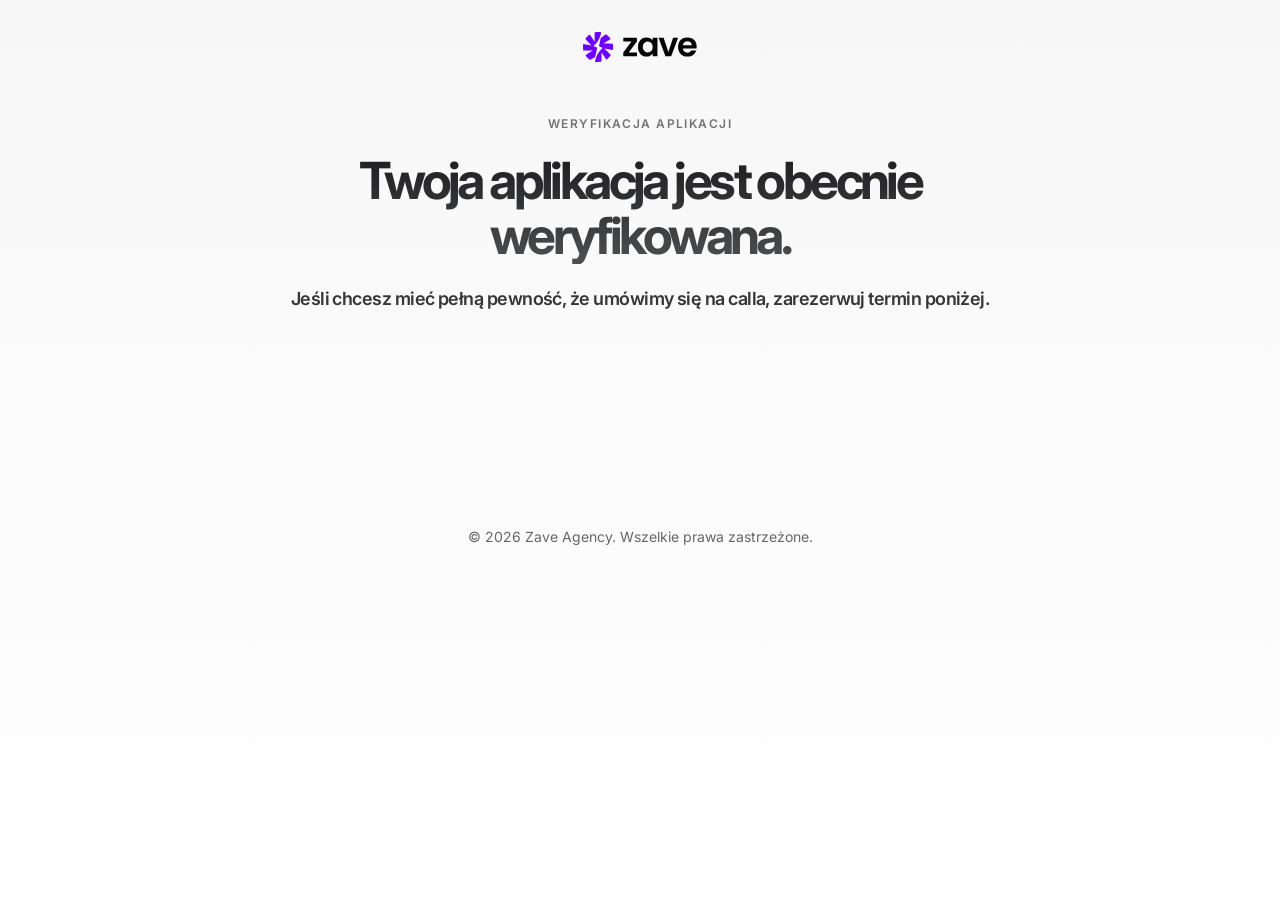
==== call.html @ 3cf1ab2e "zmiany" ====
<!DOCTYPE html>
<html lang="pl">
<head>
    <meta charset="UTF-8">
    <meta name="viewport" content="width=device-width, initial-scale=1.0">
    <title>Weryfikacja aplikacji | Zave</title>
    <link rel="preconnect" href="https://fonts.googleapis.com">
    <link rel="preconnect" href="https://fonts.gstatic.com" crossorigin>
    <link href="https://fonts.googleapis.com/css2?family=Caveat:wght@500;600;700&family=Inter:wght@400;500;600;700;800&display=swap" rel="stylesheet">
    <link rel="stylesheet" href="style.css">
</head>
<body class="callpage-body">
    <header class="thank-you-header">
        <a href="index.html" class="thank-you-logo-link" aria-label="Powrót na stronę główną">
            <img src="logo.svg" alt="Logo Zave" class="thank-you-logo">
        </a>
    </header>

    <main class="call-page">
        <section class="call-card">
            <p class="thank-you-kicker">Weryfikacja aplikacji</p>
            <h1>Twoja aplikacja jest obecnie weryfikowana.</h1>
           
            <p class="call-description">
                <strong>Jeśli chcesz mieć pełną pewność, że umówimy się na calla, zarezerwuj termin poniżej.</strong>
            </p>
        </section>


            <iframe src="https://api.leadconnectorhq.com/widget/booking/gOh8ZaF8X0kiihREM4Sx" allow="payment" style="width: 100%;border:none;overflow: hidden;" scrolling="no" id="o9YdykNppRWe5gXKv7YD_1791221259510"></iframe>
            <script src="https://link.msgsndr.com/js/form_embed.js" type="text/javascript"></script>

    </main>

        <footer class="footer">
        <p class="footer-text">© 2026 Zave Agency. Wszelkie prawa zastrzeżone.</p>
    </footer>
</body>
</html>
---- style.css ----
* {
    
    margin: 0;
    padding: 0;
    box-sizing: border-box;
}

body {
    font-family: 'Inter', -apple-system, BlinkMacSystemFont, 'Segoe UI', sans-serif;
    background-color: #FFFFFF;
    color: #1a1a1a;
    line-height: 1.6;
    overflow-x: hidden;
}

.radio-label span {
    margin-bottom: 6px;
}

/* Hero Section */
.hero-section {
    min-height: 110vh;
    display: flex;
    flex-direction: column;
    align-items: center;
    padding: 1rem 1.5rem 0;
    position: relative;
    overflow: visible;
    top: 12px;
}

.hero-section::before {
    content: '';
    position: absolute;
    top: 0;
    right: 16px;
    height: 110vh;
    left: 16px;
    z-index: 0;
    border-radius: 1.5rem;
    background: url('bg.svg') center / cover no-repeat;
    pointer-events: none;
}

.hero-content {
    max-width: 1250px;
    width: 100%;
    display: flex;
    flex-direction: column;
    align-items: center;
    text-align: center;
    z-index: 10;


}

/* Logo */
.logo {
    margin-bottom: 3rem;
    height: 30px;
    width: auto;
    margin-top: 16px;
}

/* Subtitle */
.subtitle {
    opacity: 95%;
    font-size: 3.1rem;
    font-weight: 600;
    background: linear-gradient(180deg, #040507bf 0%, #040507E6 100%);
    -webkit-background-clip: text;
    -webkit-text-fill-color: transparent;
    background-clip: text;
    margin-bottom: 0.35rem;
    letter-spacing: -0.06em;
    padding-bottom: 0.25em;
    line-height: 1.3;
    display: inline-block;
    padding-left: 0.1em;
    padding-right: 0.1em;
}

/* Main Headline */
.headline {
    font-size: 5.2rem;
    font-weight: 600;
    line-height: 1.05;
    margin-bottom: -1.7rem;
    letter-spacing: -0.065em;
    padding-bottom: 0.15em;
}

.test {
    background: linear-gradient(180deg, #040507FF 0%, #404243e6 100%);
    -webkit-background-clip: text;
    -webkit-text-fill-color: transparent;
    background-clip: text;
    display: inline-block;
padding-bottom: 0.1em;
    padding-right: 0.1em;
    padding-left: 0.1em;
}

.headline-line-2 {
    background: linear-gradient(180deg, #040507E6 0%, #04050799 100%);
    -webkit-background-clip: text;
    -webkit-text-fill-color: transparent;
    background-clip: text;
    display: inline-block;
    padding-bottom: 0.3em;
    line-height: 1.3;
    padding-right: 0.1em;
    padding-left: 0.1em;
    margin-top: -20px;
}

span.headline-line-2 {
    overflow: visible;
}

.headline-line-1 {
    display: block;
}

.headline-line-2 {
    display: block;
}

.test {
    margin-bottom: 5px;
}

.headline-line-1:first-child {
    display: flex;
    align-items: center;
    justify-content: center;
    flex-wrap: nowrap;
    height: 100px;
}

.animated-text {
    margin-left: 4px;
    color: #fff;
    display: inline-flex;
    align-items: center;
    background: linear-gradient(180deg, #913CFF 0%, #6F00FF 100%);
    box-shadow: inset 0 -1px 6.9px rgba(0, 0, 0, 0.25), inset 0 -2px 15.2px rgba(0, 0, 0, 0.09);
    padding: 8px 10px 19px 10px;
    white-space: nowrap;
    transition: none;
    vertical-align: baseline;
    box-sizing: border-box;
    height: 92px;
    min-height: 92px;
    border-radius: 16px;
}

/* Description */
.description {
    font-size: 1.2rem;
    font-weight: 400;
    color: #404143;
    max-width: 1000px;
    margin-bottom: 2rem;
    line-height: 1.7;
    letter-spacing: -0.03em;
    padding-left: 16px;
    padding-right: 16px;
}

.description strong {
    font-weight: 500;
    color: #28282B;
    text-decoration: underline;
    letter-spacing: -0.03em;
}

/* CTA Button */
.cta-button {
    background: linear-gradient(180deg, #913CFF 0%, #6F00FF 100%), #6F00FF;
    box-shadow: 0 -1px 6.9px 0 rgba(0, 0, 0, 0.25) inset, 0 -2px 15.2px 0 rgba(0, 0, 0, 0.09) inset;
    color: #FFFFFF;
    font-size: 1.125rem;
    font-weight: 500;
    letter-spacing: -0.02em;
    padding: 22px 40px;
    border: none;
    border-radius: 9999px;
    cursor: pointer;
    transition: all 0.2s ease;
    text-decoration: none;
    display: inline-block;
}

.cta-button:hover {

transform: scale(1.03) translateY(-1px);
filter: brightness(1.15);
}

/* Social Proof */
.social-proof {
    display: flex;
    align-items: center;
    gap: 0.75rem;
    margin-top: 0.5rem;
    margin-bottom: 4rem;
}

.stars {
    display: flex;
    gap: 0.10rem;
}

.star {
    color: #FFAE00;
    font-size: 1.45rem;
}

.social-proof-text {
    font-size: 0.9375rem;
    font-weight: 500;
    color: #3B3643;
    letter-spacing: -0.02em;
}

.social-proof-text strong {
    font-weight: 600;
    color: #040507;
    letter-spacing: -0.02em;
}

/* VSL Video Container */
.vsl-container {
    border: 17px solid rgba(255, 255, 255, 0.25);
    position: relative;
    width: 100%;
    max-width: 1150px;
    border-radius: 2.5rem;
    overflow: hidden;
    backdrop-filter: blur(10px);
    margin-bottom: 0;
}

.vsl-container wistia-player {
    display: block;
    width: 100%;
    height: auto;
    aspect-ratio: 16 / 9;
}

.vsl-placeholder {
    
    width: 100%;
    height: 110%;
    background-image: url('vslimg.png');
    background-size: cover;
    background-position: center;
    display: flex;
    align-items: center;
    justify-content: center;
    position: relative;
}

.play-button {
    width: 200px;
    height: 200px;
    background-color: #ffffff1A;
    backdrop-filter: blur(10px);
    border-radius: 50%;
    display: flex;
    align-items: center;
    justify-content: center;
    cursor: pointer;
    transition: all 0.2s ease;
    box-shadow: 0 8px 30px rgba(0, 0, 0, 0.2);
border: 1px solid rgba(255, 255, 255, 0.30);; /* Czyste białe obramowanie 100% opacity */
    box-sizing: border-box;   /* Zapobiega powiększeniu przycisku o 2px */
}

.play-button:hover {
    background-color: #ffffff33;
    transform: scale(1.1);
}

.arrow {
    margin-left: 15px;

}

/* Responsive Design */
@media (max-width: 768px) {
    .hero-section {
        padding: 2rem 0 16px;
        min-height: auto;
    }

    .hero-section::before {
        left: 16px;
        right: 16px;
        top: 0;
        bottom: 0;
        height: auto;
    }

    .hero-content {
        width: calc(100% - 32px);
        margin: 0 auto;
    }

    .logo {
        margin-bottom: 2rem;
        font-size: 1.25rem;
    }

    .subtitle {
        font-size: 0.875rem;
        margin-bottom: 1rem;
    }

    .headline {
        font-size: 2.25rem;
        margin-bottom: 1.5rem;
    }

    .description {
        font-size: 1rem;
        margin-bottom: 2rem;
    }

    .cta-button {
        font-size: 1rem;
        padding: 0.875rem 2.5rem;
    }

    .social-proof {
        margin-bottom: 3rem;
    }

    .vsl-container {
        border-radius: 1rem;
        margin: 0 16px 0;
        width: calc(100% - 32px);
        max-width: none;
    }

    .play-button {
        width: 60px;
        height: 60px;
    }

    .play-icon {
        border-left-width: 18px;
        border-top-width: 11px;
        border-bottom-width: 11px;
        margin-left: 4px;
    }


    .comparison-section {
        padding: 6rem 1.25rem;
    }

    .comparison-title {
        font-size: 2.5rem;
        margin-bottom: 3.5rem;
    }

    .comparison-grid {
        grid-template-columns: 1fr;
        gap: 3.5rem;
    }

    .comparison-row {
        padding: 1.5rem 0;
    }

    .opinions-section {
        padding: 6rem 1.25rem;
    }

    .opinions-title {
        font-size: 2.5rem;
        margin-bottom: 3rem;
    }

    .opinions-grid {
        grid-template-columns: repeat(2, 1fr);
    }

    .not-for-section {
        padding: 6rem 1.25rem;
    }

    .not-for-container {
        padding: 80px 2.5rem 32px;
    }

    .not-for-title {
        font-size: 2.5rem;
        margin-bottom: 12.5rem;
    }

    .faq-section {
        padding: 6rem 1.25rem;
    }

    .faq-title {
        font-size: 40px;
        line-height: 120%;
        margin-bottom: 40px;
    }

    .faq-question {
        font-size: 17px;
        padding: 24px 28px;
    }

    .cta-section {
        padding: 6rem 1.25rem;
    }

    .cta-box {
        padding: 72px 3rem;
    }

    .cta-title {
        font-size: 2.5rem;
    }

    .cta-description {
        font-size: 1.125rem;
    }

    .cta-features {
        gap: 2rem;
    }

    .cta-check {
        width: 28px;
        height: 28px;
    }

    /* Process V2 Section - Tablet */
    .processv2-wrapper {
        flex-direction: column;
    }

    .processv2-line {
        width: 100%;
        height: 1px;
    }

    .processv2-card {
        width: 100%;
        padding: 16px 0;
    }

    .processv2-title {
        font-size: 2.5rem;
    }

    .processv2-description {
        font-size: 1.1rem;
    }

    .processv2-section {
        padding: 3rem 1.25rem;
    }


    .processv2-image {
        max-width: 100%;
    }

    /* Comparison Table - Tablet */
    .comparison-table-title {
        font-size: 2.5rem;
    }

    .comparison-table-grid {
        grid-template-columns: 1fr;
        gap: 2rem;
    }

    .comparison-table-column {
        width: 100%;
        justify-content: flex-start;
    }

    .comparison-table-section {
        padding: 3rem 1.25rem;
    }

    .comparison-table-cell {
        padding: 0 2rem;
    }

    .comparison-table-header {
        padding: 0 2rem;
    }
}

.box {
    padding-left: 24px;
    gap: 20px;
    display: flex;
}

/* Comparison Table Section */
.comparison-table-section {
    padding: 4rem 1.5rem;
}

.comparison-table-container {
    max-width: 1420px;
    margin: 0 auto;
}

.comparison-table-hint {
    display: none;
}

.comparison-table-title {
    font-family: 'Inter', sans-serif;
    font-size: 52px;
    font-weight: 600;
    letter-spacing: -0.07em;
    line-height: 120%;
    background: linear-gradient(180deg, rgba(4, 5, 7, 0.9) 0%, rgba(4, 5, 7, 0.75) 100%);
    -webkit-background-clip: text;
    -webkit-text-fill-color: transparent;
    background-clip: text;
    text-align: center;
    margin: 0 auto 40px;
    width: 100%;
}

.comparison-table-grid {
    display: flex;
    flex-direction: column;
    gap: 0;
    margin-top: 0;
    border-bottom: 1px solid #E9E9EA;
}

.comparison-table-row {
    display: grid;
    grid-template-columns: repeat(3, minmax(0, 1fr));
    column-gap: 20px;
}

.comparison-table-row:not(.comparison-table-header-row):not(:last-child) {
    border-bottom: 1px solid #E9E9EA;
}

.comparison-table-header {
    height: 57px;
    display: flex;
    align-items: center;
    justify-content: flex-start;
    gap: 10px;
    padding: 0 40px;
    font-family: 'Inter', sans-serif;
    font-size: 17px;
    font-weight: 500;
    letter-spacing: -0.07em;
    color: rgba(4, 5, 7, 0.75);
}

.comparison-table-header.green {
    background-color: #DFEED7;
    border-radius: 12px 12px 0 0;
}

.comparison-table-header.pink {
    background-color: #FADEDB;
    border-radius: 12px 12px 0 0;
}

.comparison-table-logo {
    height: 18px;
    width: auto;
}

.comparison-table-cell {
    height: 97px;
    display: flex;
    align-items: center;
    padding: 0 40px;
    font-family: 'Inter', sans-serif;
    font-weight: 500;
    letter-spacing: -0.07em;
}

.comparison-table-cell--label {
    font-size: 20px;
    color: rgba(4, 5, 7, 0.7);
    background-color: transparent;
    padding: 0 40px 0 0;
}

.comparison-table-cell.green,
.comparison-table-cell.pink {
    font-size: 18px;
    color: rgba(4, 5, 7, 0.7);
}

.comparison-table-cell.green {
    background-color: rgba(223, 238, 215, 0.35);
}

.comparison-table-cell.pink {
    background-color: rgba(250, 222, 219, 0.35);
}

.comparison-table-icon {
    width: 24px;
    height: 24px;
    margin-right: 12px;
}

.comparison-container {
    max-width: 1320px;
    margin: 0 auto;
}

.comparison-title {
    font-size: 3rem;
    font-weight: 600;
    color: #1a1a1a;
    margin-bottom: 1.5rem;
    letter-spacing: -0.04em;
    text-align: center;
}

.comparison-grid {
    display: grid;
    grid-template-columns: 1fr 1fr;
    gap: 4rem;
}

.comparison-column {
    display: flex;
    flex-direction: column;
}

.comparison-row {
    display: flex;
    align-items: center;
    gap: 1.25rem;
    padding: 1.75rem 0;
    border-bottom: 1px solid rgba(0, 0, 0, 0.1);
}

.comparison-row:last-child {
    border-bottom: none;
}

.comparison-icon {
    width: 30px;
    height: 30px;
    flex-shrink: 0;
}

.comparison-text {
    font-size: 1.0625rem;
    font-weight: 400;
    color: #333;
    line-height: 1.6;
    margin: 0;
}

/* Opinions Section */
.opinions-section {
    padding: 4rem 1.5rem;

}

.opinions-container {
    max-width: 1420px;
    margin: 0 auto;
}

.opinions-title {
    font-size: 3rem;
    font-weight: 600;
    color: #1a1a1a;
    margin-bottom: 2rem;
    letter-spacing: -0.04em;
    text-align: center;
}

.opinions-grid {
    display: grid;
    grid-template-columns: repeat(4, 1fr);
    gap: 12px;
}

.opinion-column {
    display: flex;
    flex-direction: column;
    gap: 12px;
}

.opinion-image {
    width: 100%;
    height: auto;
    border-radius: 1.5rem;
    display: block;
}

/* Not For Section */
.not-for-section {
    padding: 3rem 1.5rem;

}

.not-for-container {
    max-width: 1320px;
    margin: 0 auto;
    padding: 96px 3rem 32px;
    border-radius: 2rem;
    background: linear-gradient(180deg, rgba(202, 28, 28, 0.1) 0%, rgba(202, 28, 28, 0) 100%);
    position: relative;
}

.not-for-container::before {
    content: '';
    position: absolute;
    top: 0;
    left: 0;
    right: 0;
    bottom: 0;
    border-radius: 2rem;
    padding: 1px;
    background: linear-gradient(180deg, rgba(202, 28, 28, 0.15) 0%, rgba(202, 28, 28, 0) 100%);
    -webkit-mask: linear-gradient(#fff 0 0) content-box, linear-gradient(#fff 0 0);
    mask: linear-gradient(#fff 0 0) content-box, linear-gradient(#fff 0 0);
    -webkit-mask-composite: xor;
    mask-composite: exclude;
    pointer-events: none;
}

.not-for-title {
    font-size: 3rem;
    font-weight: 600;
    color: #1a1a1a;
    margin-bottom: 1.5rem;
    letter-spacing: -0.04em;
    text-align: center;
}

.not-for-list {
    display: flex;
    flex-direction: column;
    gap: 1.5rem;
    max-width: 550px;
    margin: 0 auto;
}

.not-for-item {
    width: auto;
    display: flex;
    align-items: center;
    gap: 1.25rem;
}

.not-for-icon {
    width: 30px;
    height: 30px;
    flex-shrink: 0;
}

.not-for-text {
    font-size: 1.0625rem;
    font-weight: 400;
    color: #333;
    line-height: 1.6;
    margin: 0;
}

/* Audience Section */
.audience-section {
    padding: 64px 24px;
}

.audience-container {
    max-width: 1420px;
    margin: 0 auto;
    display: grid;
    grid-template-columns: repeat(2, minmax(0, 1fr));
}

.audience-column {
    display: flex;
    justify-content: center;
    padding: 24px 0;
}

.audience-column + .audience-column {
    border-left: 1px solid rgba(4, 5, 7, 0.1);
}

.audience-card {
    width: min(100%, 646px);
    padding: 0 88px;
}

.audience-title {
    font-family: 'Inter', sans-serif;
    font-size: 52px;
    font-weight: 600;
    text-align: center;
    letter-spacing: -0.07em;
    line-height: 115%;
    background: linear-gradient(180deg, rgba(4, 5, 7, 0.9) 0%, rgba(4, 5, 7, 0.75) 100%);
    -webkit-background-clip: text;
    -webkit-text-fill-color: transparent;
    background-clip: text;
}

.audience-highlight {
    display: inline-block;
    position: relative;
    padding-bottom: 5px;
    background: none;
    -webkit-text-fill-color: currentColor;
}

.audience-highlight::after {
    content: '';
    position: absolute;
    right: 0;
    bottom: 0;
    left: 0;
    height: 4px;
    background-color: currentColor;
}

.audience-highlight--not {
    color: #D71111;
}

.audience-highlight--yes {
    color: #00A529;
}

.audience-list {
    display: flex;
    flex-direction: column;
    gap: 20px;
    margin-top: 48px;
}

.audience-item {
    display: flex;
    align-items: flex-start;
    gap: 14px;
}

.audience-icon {
    width: 28px;
    height: 28px;
    flex: 0 0 28px;
    object-fit: contain;
}

.audience-text {
    margin: 0;
    color: rgba(4, 5, 7, 0.75);
    font-size: 18px;
    font-weight: 400;
    letter-spacing: -0.04em;
    line-height: 1.45;
}

/* Founder's Note Section */
.founder-note-section {
    padding: 3rem 1.5rem;
}

.founder-note-card {
    position: relative;
    max-width: 550px;
    margin: 0 auto;
    padding: 48px 48px 0;
    overflow: hidden;
    border-radius: 20px;
    background: #F7F7F7;
}

.founder-note-eyebrow {
    margin: 0 0 8px;
    color: rgba(4, 5, 7, 0.5);
    font-size: 12px;
    font-weight: 500;
    letter-spacing: 0.1em;
    text-transform: capitalize;
}

.founder-note-title {
    margin: 0 0 28px;
    background: linear-gradient(180deg, rgba(4, 5, 7, 0.9) 0%, rgba(4, 5, 7, 0.75) 100%);
    -webkit-background-clip: text;
    background-clip: text;
    color: transparent;
    font-size: 32px;
    font-weight: 600;
    letter-spacing: -0.07em;
    line-height: 1.2;
}

.founder-note-copy {
    display: flex;
    flex-direction: column;
    gap: 20px;
}

.founder-note-copy p {
    margin: 0;
    color: rgba(4, 5, 7, 0.85);
    font-size: 16px;
    font-weight: 400;
    letter-spacing: -0.04em;
    line-height: 170%;
}

.founder-note-signoff {
    display: flex;
    align-items: flex-end;
    min-height: 266px;
    padding: 0 200px 32px 0;
    margin-top: 8px;
}

.founder-note-signature-block {
    display: inline-block;
    width: min(200px, 100%);
    max-width: 100%;
    padding-bottom: 32px;
}

.founder-note-signature {
    display: block;
    width: 100%;
    height: auto;
    margin: 0;
    max-width: 100%;
}

.founder-note-role {
    margin: 6px 0 0;
    max-width: 75%;
    color: rgba(4, 5, 7, 0.6);
    font-size: 14px;
    letter-spacing: -0.03em;
    white-space: nowrap;
}

.founder-note-photo {
    position: absolute;
    right: 0;
    bottom: 0;
    width: 286px;
    height: 234px;
}

.founder-note-image {
    position: absolute;
    bottom: 0;
    right: 0;
    display: block;
    width: 105%;
    height: 105%;
    object-fit: contain;
    object-position: right bottom;
}

@media (max-width: 768px) {
    .founder-note-section {
        padding: 2rem 1.25rem;
    }

    .founder-note-card {
        padding: 32px 28px 0;
    }

    .founder-note-signoff {
        min-height: 266px;
        padding-right: 200px;
        margin-top: -20px;
    }

    .founder-note-signature-block {
        width: min(220px, 100%);
    }

    .founder-note-photo {
        right: 0;
        width: 286px;
    }
}

@media (max-width: 480px) {
    .founder-note-section {
        padding: 1.5rem 16px;
        padding-bottom: 56px;
    }

    .founder-note-card {
        padding: 32px 24px 0;
    }

    .founder-note-title {
        font-size: 28px;
    }

    .founder-note-signoff {
        min-height: 206px;
        padding: 0 120px 24px 0;

    }

    .founder-note-signature-block {
        width: min(170px, 100%);
        max-width: 72%;
        padding-bottom: 24px;
    }

    .founder-note-role {
        max-width: 72%;
    }

    .founder-note-photo {
        right: 0;
        width: 146px;
        height: 182px;
    }

    .founder-note-signature {
        width: 100%;
        transform: scale(1.3);
        padding-left: 10px;
    }

    .founder-note-role {
        font-size: 12px;
    }

}

/* FAQ Section */
.faq-section {
    padding: 3rem 1.5rem;
}

.faq-container {
    max-width: 900px;
    margin: 0 auto;
}

.faq-title {
    font-family: 'Inter', sans-serif;
    font-size: 52px;
    font-weight: 600;
    line-height: 120%;
    letter-spacing: -0.07em;
    background: linear-gradient(180deg, rgba(4, 5, 7, 0.9) 0%, rgba(4, 5, 7, 0.75) 100%);
    -webkit-background-clip: text;
    -webkit-text-fill-color: transparent;
    background-clip: text;
    margin-bottom: 56px;
    text-align: center;
}

.faq-list {
    display: flex;
    flex-direction: column;
    gap: 10px;
}

.faq-item {
    background-color: #F7F7F7;
    border-radius: 12px;
    overflow: hidden;
}

.faq-question {
    width: 100%;
    display: flex;
    align-items: center;
    justify-content: space-between;
    padding: 26px 36px;
    background: none;
    border: none;
    cursor: pointer;
    font-family: 'Inter', sans-serif;
    font-size: 17px;
    font-weight: 500;
    letter-spacing: -0.06em;
    color: rgba(4, 5, 7, 0.85);
    text-align: left;
    transition: color 0.2s ease, padding 0.2s ease;
}

.faq-question:hover {
    background-color: transparent;
}

.faq-item.active {
    padding-bottom: 28px;
}

.faq-item.active .faq-question {
    padding-bottom: 0;
    color: #040507;
}

.faq-icon {
    width: 32px;
    height: 32px;
    flex-shrink: 0;
    object-fit: contain;
}

.faq-answer {
    max-height: 0;
    overflow: hidden;
    transition: max-height 0.3s ease, padding 0.3s ease;
    padding: 0 36px;
}

.faq-item.active .faq-answer {
    max-height: 500px;
    padding: 22px 36px 0;
}

.faq-answer p {
    font-family: 'Inter', sans-serif;
    font-size: 18px;
    font-weight: 400;
    letter-spacing: -0.06em;
    color: rgba(4, 5, 7, 0.75);
    line-height: 175%;
    margin: 0;
}

/* CTA Section */
.cta-section {
    padding: 4rem 1.5rem 3rem 1.5rem;
}

.cta-box {
    max-width: 1320px;
    margin: 0 auto;
    padding: 72px 4rem;
    background: linear-gradient(180deg, #8B3FFF 0%, #6F00FF 100%);
    background-image: url('ctabox.png');
    background-size: cover;
    background-position: center;
    border-radius: 32px;
    text-align: center;
    display: flex;
    flex-direction: column;
    align-items: center;
}

.cta-title {
    font-size: 52px;
    font-weight: 600;
    color: #FFFFFF;
    margin-bottom: 1rem;
    letter-spacing: -7%;
    max-width: 800px;
    line-height: 120%;
}

.cta-description {
    font-size: 1.15rem;
    font-weight: 400;
    color: rgba(255, 255, 255, 0.9);
    margin-bottom: 1.8rem;
    max-width: 700px;
    line-height: 1.7;
}

.cta-features {
    display: flex;
    gap: 3rem;
    margin-bottom: 2.5rem;
    justify-content: center;
    flex-wrap: wrap;
}

.cta-feature {
    display: flex;
    align-items: center;
    gap: 0.75rem;
    color: #FFFFFF;
    font-size: 1rem;
    font-weight: 500;
    letter-spacing: -0.02em;
}

.cta-check {
    width: 36px;
    height: 36px;
    flex-shrink: 0;
}

.cta-button-main {
    background: #fff;
    box-shadow: 0 -1px 6.9px 0 rgba(0, 0, 0, 0.25) inset, 0 -2px 15.2px 0 rgba(0, 0, 0, 0.09) inset;
    color: #0E0E0E;
    font-size: 1.125rem;
    font-weight: 500;
    letter-spacing: -0.02em;
    padding: 22px 40px;
    border: none;
    border-radius: 9999px;
    cursor: pointer;
    transition: all 0.2s ease;
    text-decoration: none;
    display: inline-block;
}

.cta-button-main:hover {

transform: scale(1.03) translateY(-1px);
filter: brightness(0.95);
}

/* Footer */
.footer {
    text-align: center;
    padding-bottom: 24px;
}

.footer-text {
    font-size: 0.875rem;
    font-weight: 400;
    color: #666;
    margin: 0;
}

/* Process V2 Section */
.processv2-section {
    padding: 4.5rem 1.5rem 4rem 1.5rem;

}

.processv2-container {
    max-width: 1420px;
    margin: 0 auto;
    text-align: center;
}

.processv2-title {
    font-size: 52px;
    font-weight: 600;
    background: linear-gradient(180deg, rgba(4, 5, 7, 0.9) 0%, rgba(4, 5, 7, 0.75) 100%);
    -webkit-background-clip: text;
    -webkit-text-fill-color: transparent;
    background-clip: text;
    margin-bottom: 0.5rem;
    letter-spacing: -0.07em;
    font-family: 'Inter', sans-serif;
}

.processv2-description {
    font-size: 19px;
    font-weight: 400;
    color: rgba(4, 5, 7, 0.75);
    letter-spacing: -0.03em;
    margin-bottom: 3rem;
    font-family: 'Inter', sans-serif;
}

.processv2-wrapper {
    display: flex;
    align-items: stretch;
    justify-content: center;
    margin-top: 2.5rem;
}

.processv2-line {
    width: 1px;
    background-color: #CBCBCB;
    flex-shrink: 0;
}

.processv2-card {
    display: flex;
    flex-direction: column;
    text-align: left;
    padding: 0 16px;
}

.processv2-card-content {
    display: flex;
    flex-direction: column;
    gap: 24px;
}

.processv2-mobile-heading {
    display: none;
}

.processv2-badge {
    font-family: 'Inter', sans-serif;
    font-size: 14px;
    font-weight: 500;
    letter-spacing: -0.04em;
    color: #6F00FF;
    background-color: rgba(111, 0, 255, 0.1);
    padding: 8px 16px;
    border-radius: 100px;
    display: inline-flex;
    align-items: center;
    width: fit-content;
    height: 34px;
    margin-left: 16px;
    margin-right: 16px;
    box-sizing: border-box;
    transition: background-color 0.5s ease, color 0.5s ease;
}

.processv2-card.animating .processv2-badge {
    background-color: #6F00FF;
    color: #FFFFFF;
}

.processv2-bars {
    display: flex;
    justify-content: space-between;
    height: 16px;
    width: 100%;
}

.processv2-bars span {
    width: 1px;
    height: 100%;
    background-color: #CBCBCB;
    flex-shrink: 0;
    transition: background-color 0.1s ease;
}

.processv2-bars span.active {
    background-color: #6F00FF;
}

.processv2-text {
    display: flex;
    flex-direction: column;
    gap: 6px;
    padding-left: 16px;
    padding-right: 16px;
}

.processv2-card-title {
    font-family: 'Inter', sans-serif;
    font-size: 17px;
    font-weight: 500;
    letter-spacing: -0.04em;
    color: #22202B;
    margin: 0;
}

.processv2-card-description {
    font-family: 'Inter', sans-serif;
    font-size: 15px;
    font-weight: 400;
    line-height: 160%;
    letter-spacing: -0.04em;
    color: rgba(34, 32, 43, 0.75);
    margin: 0;
}

.processv2-image {
    width: 100%;
    max-width: 323px;
    height: auto;
    aspect-ratio: 323 / 169;
    object-fit: cover;
    border-radius: 12px;
    margin-top: 24px;
}

@media (max-width: 480px) {
    .comparison-table-section {
        padding: 2rem 0;
        overflow: visible;
    }

    .comparison-table-container {
        width: 100%;
        max-width: 100%;
        padding: 0 16px;
        overflow-x: auto;
        -webkit-overflow-scrolling: touch;
        margin: 0;
    }

    .comparison-table-grid {
        min-width: 420px;
        width: max-content;
        gap: 0;
    }

    .comparison-table-header-row,
    .comparison-table-row {
        grid-template-columns: 200px 200px 200px;
        column-gap: 8px;
    }

    .comparison-table-header,
    .comparison-table-cell {
        padding-left: 18px;
        padding-right: 18px;
    }

    .comparison-table-cell--label {
        height: auto;
        min-height: 56px;
        padding: 12px 0;
        grid-column: auto;
    }

    .comparison-table-cell.green,
    .comparison-table-cell.pink {
        height: auto;
        min-height: 72px;
        padding: 12px 18px;
        font-size: 15px;
    }

    .comparison-table-header.green,
    .comparison-table-header.pink {
        padding: 0 12px;
        font-size: 15px;
    }

    .headline {
        font-size: 1.875rem;
    }

    .headline-line-1 {
        display: flex;
        flex-direction: column;
        align-items: center;
        height: auto;
        gap: 0.5rem;
    }

    .vsl-container {
        border: none;
        margin: 0 16px 0;
        width: calc(100% - 32px);
        max-width: none;
    }

    .play-button {
        scale: 0.8;
    }

    .hero-section {
        min-height: auto;
        padding: 2rem 0 16px;
    }

    .hero-section::before {
        left: 16px;
        right: 16px;
        top: 0;
        bottom: 0;
        height: auto;
    }

    .hero-content {
        width: calc(100% - 32px);
        margin: 0 auto;
    }

    .test {
        display: block;
        margin-bottom: 0;
    }

    .social-proof-text {
        font-size: 0.8rem;
    }

    .social-proof {
        gap: 0.5rem;
    }

    .star {
        font-size: 1.25rem;
    }

    .stars {
        gap: 0.05rem;
    }

    .description {
        font-size: 0.9rem;
        line-height: 1.5;
    }

    .cta-button {
        padding: 1rem 2rem !important;
        font-size: 1.1rem;
    }

    .headline{
        margin-bottom: 0.2rem;
    }

    .logo {
        margin-top: 0;
        scale: 0.8;
    }

    .subtitle  {
        font-size: 1.3rem;
        margin-bottom: 2rem;
    }

    .animated-text {
        margin-left: 0;
        font-size: 1.875rem;
        height: 56px;
        min-height: 56px;
        padding: 0px 10px 0px 10px;
        margin-bottom: 2.8rem;
        margin-top: -0.45rem;
        font-size: 2.5rem;
            border-radius: 10px;
    }

    .hero-content h1 {
        font-size: 2.5rem;

    }

    .headline-line-2 {
        line-height: 0.9;
    }

    .cta-button {
        padding: 0.75rem 2rem;
    }

    .processv2-image {
        max-width: 100%;
    }



    /* Process V2 Section - Mobile */
    .processv2-wrapper {
        flex-direction: column;
        gap: 48px;
    }

    .processv2-line {
        display: none;
    }

    .processv2-card {
        width: 100%;
        padding: 0;
    }

    .processv2-mobile-heading {
        display: flex;
        width: 100%;
        align-items: center;
        justify-content: space-between;
    }

    .processv2-card-content > .processv2-badge,
    .processv2-bars,
    .processv2-text .processv2-card-title {
        display: none;
    }

    .processv2-badge--mobile {
        flex: 0 0 auto;
        height: 30px;
        margin: 0;
        padding: 0 12px;
        font-size: 12px;
    }

    .processv2-title {
        font-size: 2rem;
    }

    .processv2-description {
        font-size: 1rem;
    }

    .processv2-section {
        padding: 2rem 1.25rem;
        padding-top: 64px;
        margin-bottom: 20px;
    }

    .comparison-icon{
        height: 24px;
        width: 24px;
        margin-top: 0.2rem;
    }

    .comparison-grid{
        display: flex;
        width: 200%;

    }

    .box {
        padding-left: 0;
    }

    .comparison-section {
        padding: 2rem 1.25rem;
        overflow-x: auto;
    }

    
    .comparison-title {
        font-size: 2rem;
        margin-bottom: 1rem;
    }

    .comparison-grid {
        grid-template-columns: 1fr;
        gap: 1rem;
    }

    .comparison-row {
        padding: 1.25rem 0;
    }

    .opinion-image {
        border-radius: 0.8rem;
    }

    .comparison-text {
        font-size: 1rem;
    }

    .opinions-section {
        padding: 2rem 1.25rem;
    }

    .opinions-title {
        font-size: 2rem;
        line-height: 1.1;

    }

    .opinions-grid {
        display: block;
        column-count: 2;
        column-gap: 10px;
    }

    .opinion-column {
        display: contents;
    }

    .not-for-item {
        gap: 0.75rem;
    }

    .opinion-image {
        margin-bottom: 10px;
        break-inside: avoid;
    }

    .not-for-icon {
        height: 24px;
        width: 24px;
    }   

    .not-for-title {
        font-size: 2rem;
        line-height: 1.1;
    }

    .not-for-section {
        padding: 2rem 1.25rem;
    }

    .not-for-container {
        padding: 64px 1.75rem 32px;
    }

    .faq-item {
        border-radius: 0.75rem;
    }



    .not-for-text {
        font-size: 1rem;
    }

    .faq-item.active .faq-answer {
        padding: 22px 24px 0;
    }

    .faq-section {
        padding: 1rem 1.25rem;
    }

    .faq-title {
        font-size: 32px;
        line-height: 120%;
        margin-bottom: 32px;
    }

    .faq-question {
        font-size: 16px;
        padding: 20px 24px;
    }

    .faq-icon {
        width: 24px;
        height: 24px;
    }

    .faq-answer p {
        font-size: 16px;
    }

    .cta-section {
        padding: 3.5rem 1.25rem;
    }

    .cta-box {
        padding: 40px 16px;
        border-radius: 20px;
    }

    .footer {
        padding-bottom: 24px;
    }

    .cta-title {
        font-size: 2rem;
        margin-bottom: 1.25rem;
    }

    .cta-description {
        font-size: 15px;
        font-weight: 400;
        margin-bottom: 1.5rem;
        line-height: 150%;
    }

    .cta-features {
        flex-direction: column;
        gap: 0.9rem;
        margin-bottom: 2rem;
        align-items: center;
    }

    .cta-features span {
        font-size: 15px;
    }

    .cta-button-main {
        font-size: 1rem;
        padding: 1rem 2.5rem;
    }

    .cta-check {
        width: 32px;
        height: 32px;
    }

    /* Comparison Table - Mobile */
    .comparison-table-title {
        font-size: 2rem;
        line-height: 1.1;
        text-align: center;
        margin: 0 auto 24px;
        width: 100%;
    }

    .comparison-table-grid {
        grid-template-columns: 1fr;
        gap: 1.5rem;
    }

    .comparison-table-column {
        justify-content: flex-start;
    }

    .comparison-table-section {
        padding: 2rem 1.25rem;
    }

    .comparison-table-cell {
        padding: 0 1.5rem;
        font-size: 1rem;
        height: 80px;
    }

    .comparison-table-column:nth-child(1) .comparison-table-cell {
        font-size: 1rem;
    }

    .comparison-table-column:nth-child(2) .comparison-table-cell,
    .comparison-table-column:nth-child(3) .comparison-table-cell {
        font-size: 1rem;
    }

    .comparison-table-header {
        padding: 0 1.5rem;
        font-size: 1rem;
    }
}

@media (max-width: 768px) {
    .comparison-table-grid {
        gap: 0;
    }

    .comparison-table-row {
        column-gap: 12px;
    }

    .comparison-table-header,
    .comparison-table-cell {
        padding-right: 16px;
        padding-left: 16px;
    }

    .comparison-table-cell--label {
        padding-right: 0;
        padding-left: 0;
        font-size: 16px;
    }

    .comparison-table-cell.green,
    .comparison-table-cell.pink {
        font-size: 16px;
    }
}

@media (max-width: 480px) {
    .comparison-table-section {
        overflow: visible;
    }

    .processv2-text {
        padding-left: 0;
        padding-right: 0;
    }

    .processv2-card-content {
        gap: 16px;
    }
    
    .comparison-table-container {
        width: 100%;
        max-width: 100%;
        padding: 0 16px;
        overflow-x: auto;
        -webkit-overflow-scrolling: touch;
    }

    .comparison-table-hint {
        display: block;
        margin: 20px 16px 0;
        color: rgba(4, 5, 7, 0.6);
        font-size: 12px;
        text-align: center;
    }

    .comparison-table-title {
        width: 100%;
        text-align: center;
        margin: 0 auto 28px;
    }

    .comparison-table-grid {
        min-width: 420px;
        width: max-content;
        gap: 0;
    }

    .comparison-table-header-row,
    .comparison-table-row {
        grid-template-columns: 200px 200px 200px;
        column-gap: 8px;
    }

    .comparison-table-header--empty {
        display: flex;
    }

    .comparison-table-cell--label {
        grid-column: auto;
        height: auto;
        min-height: 56px;
        padding: 12px 0;
    }

    .comparison-table-cell.green,
    .comparison-table-cell.pink {
        height: auto;
        min-height: 72px;
        padding: 12px 18px;
        font-size: 15px;
    }

    .comparison-table-header.green,
    .comparison-table-header.pink {
        padding: 0 12px;
        font-size: 15px;
    }
}

/* Image Lightbox - Hidden by default (desktop) */
.image-lightbox {
    display: none !important;
}

/* Video End Popup */
.popup-overlay {
    display: none;
    position: fixed;
    top: 0;
    left: 0;
    width: 100%;
    height: 100%;
    background-color: rgba(0, 0, 0, 0.5);
    z-index: 9999;
    justify-content: center;
    align-items: center;
    padding: 20px;
}

.popup-overlay.active {
    display: flex;
}

.popup-modal {
    background: #FFFFFF;
    border-radius: 1rem;
    max-width: 600px;
    width: 100%;
    max-height: 85vh;
    position: relative;
    display: flex;
    flex-direction: column;
}

.popup-close {
    position: absolute;
    top: 1.5rem;
    right: 1.5rem;
    background: none;
    border: none;
    font-size: 2rem;
    color: #666;
    cursor: pointer;
    line-height: 1;
    padding: 0;
    width: 32px;
    height: 32px;
    display: flex;
    align-items: center;
    justify-content: center;
    transition: color 0.2s ease;
    z-index: 1;
}

.popup-close:hover {
    color: #1a1a1a;
}

.popup-title {
    font-size: 2rem;
    font-weight: 600;
    line-height: 110%;
    color: #040507;
    opacity: 90%;
    margin: 0;
    padding: 3rem 3rem 0.8rem;
    text-align: center;
    letter-spacing: -0.03em;
}

.popup-subtitle {
    font-size: 1.0625rem;
    font-weight: 400;
    color: #666;
    margin: 0;
    padding: 0 3rem 1.5rem;
    text-align: center;
    line-height: 1.6;
}

.popup-form {
    padding: 0 3rem 2rem;
    overflow-y: auto;
    flex: 1;
}

.popup-form::-webkit-scrollbar {
    width: 8px;
}

.popup-form::-webkit-scrollbar-track {
    background: #f1f1f1;
    border-radius: 10px;
}

.popup-form::-webkit-scrollbar-thumb {
    background: #888;
    border-radius: 10px;
}

.popup-form::-webkit-scrollbar-thumb:hover {
    background: #555;
}

.form-group {
    margin-bottom: 1.5rem;
}

#tess {
    padding-bottom: 16px;
}

.form-group label {
    display: block;
    font-size: 0.9375rem;
    font-weight: 500;
    color: #1a1a1a;
    margin-bottom: 0.35rem;
}

.form-group.invalid .question-label,
.form-group.invalid > label {
    color: #d93025;
}

.question-label {
    font-size: 1rem;
    font-weight: 600;
    margin-bottom: 0.75rem;
}

.form-group input[type="text"],
.form-group input[type="email"],
.form-group input[type="tel"] {
    width: 100%;
    padding: 0.875rem 1rem;
    border: 1px solid rgba(0, 0, 0, 0.15);
    border-radius: 0.75rem;
    font-size: 1rem;
    font-family: 'Inter', sans-serif;
    transition: border-color 0.2s ease, box-shadow 0.2s ease;
}

.form-group input[type="text"]:focus,
.form-group input[type="email"]:focus,
.form-group input[type="tel"]:focus {
    outline: none;
    border-color: #6F00FF;
}

.form-group input.is-invalid,
.radio-group.is-invalid {
    border-color: #d93025;
    box-shadow: 0 0 0 2px rgba(217, 48, 37, 0.12);
}

.form-group input.is-invalid {
    animation: field-shake 0.25s ease-in-out 2;
}

@keyframes field-shake {
    0%, 100% { transform: translateX(0); }
    25% { transform: translateX(-3px); }
    50% { transform: translateX(3px); }
    75% { transform: translateX(-2px); }
}

.radio-group {
    display: flex;
    flex-direction: column;
    border-radius: 12px;
    transition: border-color 0.2s ease, box-shadow 0.2s ease, background 0.2s ease;
}

.radio-group.is-invalid {
    border: 1px solid #d93025;
    background: rgba(217, 48, 37, 0.02);
    padding: 8px 10px;
}

.radio-label {
    display: flex;
    align-items: center;
    gap: 0.5rem;
    cursor: pointer;
    padding: 0.25rem 0;
}

.radio-label.is-invalid span {
    color: #d93025;
}

.radio-label input[type="radio"] {
    width: 18px;
    height: 18px;
    cursor: pointer;
    accent-color: #6F00FF;
    flex-shrink: 0;
    transform: translateY(3.5px);
    margin-right: 4px;
}

.radio-label span {
    font-size: 0.9375rem;
    color: #333;
}

.popup-submit {
    width: 100%;
    background: linear-gradient(180deg, #913CFF 0%, #6F00FF 100%), #6F00FF;
    box-shadow: 0 -1px 6.9px 0 rgba(0, 0, 0, 0.25) inset, 0 -2px 15.2px 0 rgba(0, 0, 0, 0.09) inset;
    color: #FFFFFF;
    font-size: 1.125rem;
    font-weight: 500;
    letter-spacing: -0.02em;
    padding: 1rem 2rem;
    border: none;
    border-radius: 9999px;
    cursor: pointer;
    transition: all 0.2s ease;
    margin-top: 1rem;
}

.popup-submit:hover {
    transform: scale(1.02) translateY(-1px);
    filter: brightness(1.1);
}

.thxpage-body {
    margin: 0;
    min-height: 100vh;
    font-family: 'Inter', sans-serif;
    background: linear-gradient(180deg, #f7f7f7 0%, #ffffff 100%);
    color: #040507;
}

.thank-you-header {
    display: flex;
    justify-content: center;
    padding: 32px 24px 0;
}

.thank-you-logo-link {
    display: inline-flex;
    align-items: center;
    justify-content: center;
}

.thank-you-logo {
    display: block;
    width: auto;
    height: 30px;
}

.thank-you-page {
    min-height: calc(100vh - 82px);
    display: flex;
    align-items: center;
    justify-content: center;
    padding: 32px 20px 64px;
}

.thank-you-card {
    width: min(760px, 100%);
    text-align: center;
    background: rgba(255, 255, 255, 0.8);
    border: 1px solid rgba(4, 5, 7, 0.08);
    border-radius: 24px;
    padding: 56px 32px;
    box-shadow: 0 20px 50px rgba(15, 15, 15, 0.06);
}

.thank-you-kicker {

    padding-bottom: 20px;
    font-size: 12px;
    letter-spacing: 0.12em;
    text-transform: uppercase;
    color: rgba(4, 5, 7, 0.55);
    font-weight: 600;
}

.thank-you-card h1 {
    margin: 0;
    font-size: clamp(2.25rem, 4vw, 4rem);
    line-height: 1.08;
    letter-spacing: -0.07em;
    background: linear-gradient(180deg, rgba(4, 5, 7, 0.9) 0%, rgba(4, 5, 7, 0.7) 100%);
    -webkit-background-clip: text;
    background-clip: text;
    color: transparent;
}

.thank-you-description {
    max-width: 560px;
    margin: 20px auto 0;
    color: rgba(4, 5, 7, 0.72);
    font-size: 1.125rem;
    line-height: 1.7;
    letter-spacing: -0.03em;
}

.thank-you-button {
    margin-top: 28px;
}

.callpage-body {
    margin: 0;
    min-height: 100vh;
    font-family: 'Inter', sans-serif;
    background: linear-gradient(180deg, #f7f7f7 0%, #ffffff 100%);
    color: #040507;
}

.call-page {
    max-width: 1180px;
    margin: 0 auto;
    padding: 32px 20px 64px;
}

.call-card {
    width: min(820px, 100%);
    margin: 0 auto 0px;
    margin-bottom: -10px;
    text-align: center;
    background: transparent;
    border: none;
    border-radius: 0;
    padding: 20px 0 0;
    box-shadow: none;
}

.call-card h1 {
    margin: 0;
    font-size: clamp(2.4rem, 4vw, 4rem);
    line-height: 1.08;
    letter-spacing: -0.07em;
    background: linear-gradient(180deg, rgba(4, 5, 7, 0.9) 0%, rgba(4, 5, 7, 0.7) 100%);
    -webkit-background-clip: text;
    background-clip: text;
    color: transparent;
}

.call-description {
    max-width: 900px;
    margin: 20px auto 0;
    color: rgba(4, 5, 7, 0.72);
    opacity: 80%;
    font-size: 1.125rem;
    line-height: 1.7;
    letter-spacing: -0.03em;
}

.call-description strong {
    color: #040507;
    font-weight: 600;
}

.call-embed-card {
    max-width: 1000px;
    margin: 0 auto;
    background: #ffffff;
    border: 1px solid rgba(4, 5, 7, 0.08);
    border-radius: 24px;
    padding: 18px;
    box-shadow: 0 20px 50px rgba(15, 15, 15, 0.05);
}

.call-embed-card iframe {
    width: 100%;
    min-height: 780px;
    border: none;
    border-radius: 18px;
    background: #fff;
    display: block;
}

@media (max-width: 900px) {
    .audience-container {
        grid-template-columns: 1fr;
    }

    .audience-column {
        padding: 32px 0;
    }

    .audience-column + .audience-column {
        border-top: 1px solid rgba(4, 5, 7, 0.1);
        border-left: 0;
    }

    .audience-card {
        padding: 0 48px;
    }
}

@media (max-width: 768px) {
    .audience-section {
        padding: 32px 20px;
    }

    .audience-column {
        padding: 28px 0;
    }

    .audience-card {
        padding: 0 20px;
    }

    .audience-title {
        font-size: 40px;
    }

    .audience-list {
        margin-top: 32px;
    }

    .audience-text {
        font-size: 16px;
    }
}

@media (max-width: 480px) {
    .audience-column + .audience-column {
        border-left: none;
        border-top: none;
    }

    .call-card {
        margin-bottom: 30px;
    }

    .audience-title {
        font-size: 34px;
    }

    .audience-icon {
        width: 24px;
        height: 24px;
        flex-basis: 24px;
    }

    /* Image Lightbox - Mobile Only */
    .image-lightbox {
        display: none !important;
        position: fixed;
        top: 0;
        left: 0;
        width: 100%;
        height: 100%;
        z-index: 99999;
    }

    .image-lightbox.active {
        display: block !important;
    }

    .image-lightbox-overlay {
        position: absolute;
        top: 0;
        left: 0;
        width: 100%;
        height: 100%;
        background-color: rgba(0, 0, 0, 0.7);
    }

    .image-lightbox-content {
        position: relative;
        width: 100%;
        height: 100%;
        display: flex;
        flex-direction: column;
        z-index: 1;
    }

    .image-lightbox-header {
        display: flex;
        justify-content: space-between;
        align-items: center;
        padding: 16px 20px;
    }

    .image-lightbox-counter {
        font-family: 'Inter', sans-serif;
        font-size: 16px;
        font-weight: 500;
        color: #FFFFFF;
    }

    .image-lightbox-close {
        width: 40px;
        height: 40px;
        border-radius: 50%;
        background-color: #FFFFFF;
        border: none;
        display: flex;
        align-items: center;
        justify-content: center;
        cursor: pointer;
        padding: 0;
    }

    .image-lightbox-close svg {
        color: #000000;
    }

    .image-lightbox-main {
        flex: 1;
        display: flex;
        align-items: center;
        justify-content: center;
        padding: 0 20px;
    }

    .image-lightbox-main img {
        max-width: 100%;
        max-height: 100%;
        border-radius: 12px;
        object-fit: contain;
    }

    .image-lightbox-thumbnails {
        display: flex;
        gap: 6px;
        padding: 0 20px 12px;
        overflow-x: auto;
        -webkit-overflow-scrolling: touch;
    }

    .image-lightbox-thumbnails::-webkit-scrollbar {
        display: none;
    }

    .image-lightbox-thumbnail {
        width: 56px;
        height: 56px;
        border-radius: 8px;
        object-fit: cover;
        flex-shrink: 0;
        cursor: pointer;
        position: relative;
    }

    .image-lightbox-thumbnail::after {
        content: '';
        position: absolute;
        top: 0;
        left: 0;
        width: 100%;
        height: 100%;
        background-color: rgba(0, 0, 0, 0.5);
        border-radius: 8px;
        pointer-events: none;
    }

    .image-lightbox-thumbnail.active::after {
        background-color: transparent;
    }

    .image-lightbox-thumbnail.active {
        border: 2px solid #FFFFFF;
        box-sizing: border-box;
    }
}

/* Mobile Styles for Popup */
@media (max-width: 768px) {
    .popup-modal {
        max-width: 100%;
        max-height: 90vh;
    }

    .popup-title {
        font-size: 1.5rem;
        padding: 2.5rem 1.5rem 0.6rem;
        line-height: 130%;
    }

    .popup-subtitle {
        font-size: 0.9375rem;
        padding: 0 1.5rem 1rem;
    }

    .popup-form {
        padding: 0 1.5rem 1.5rem;
    }

    .popup-close {
        top: 1rem;
        right: 1rem;
    }
}
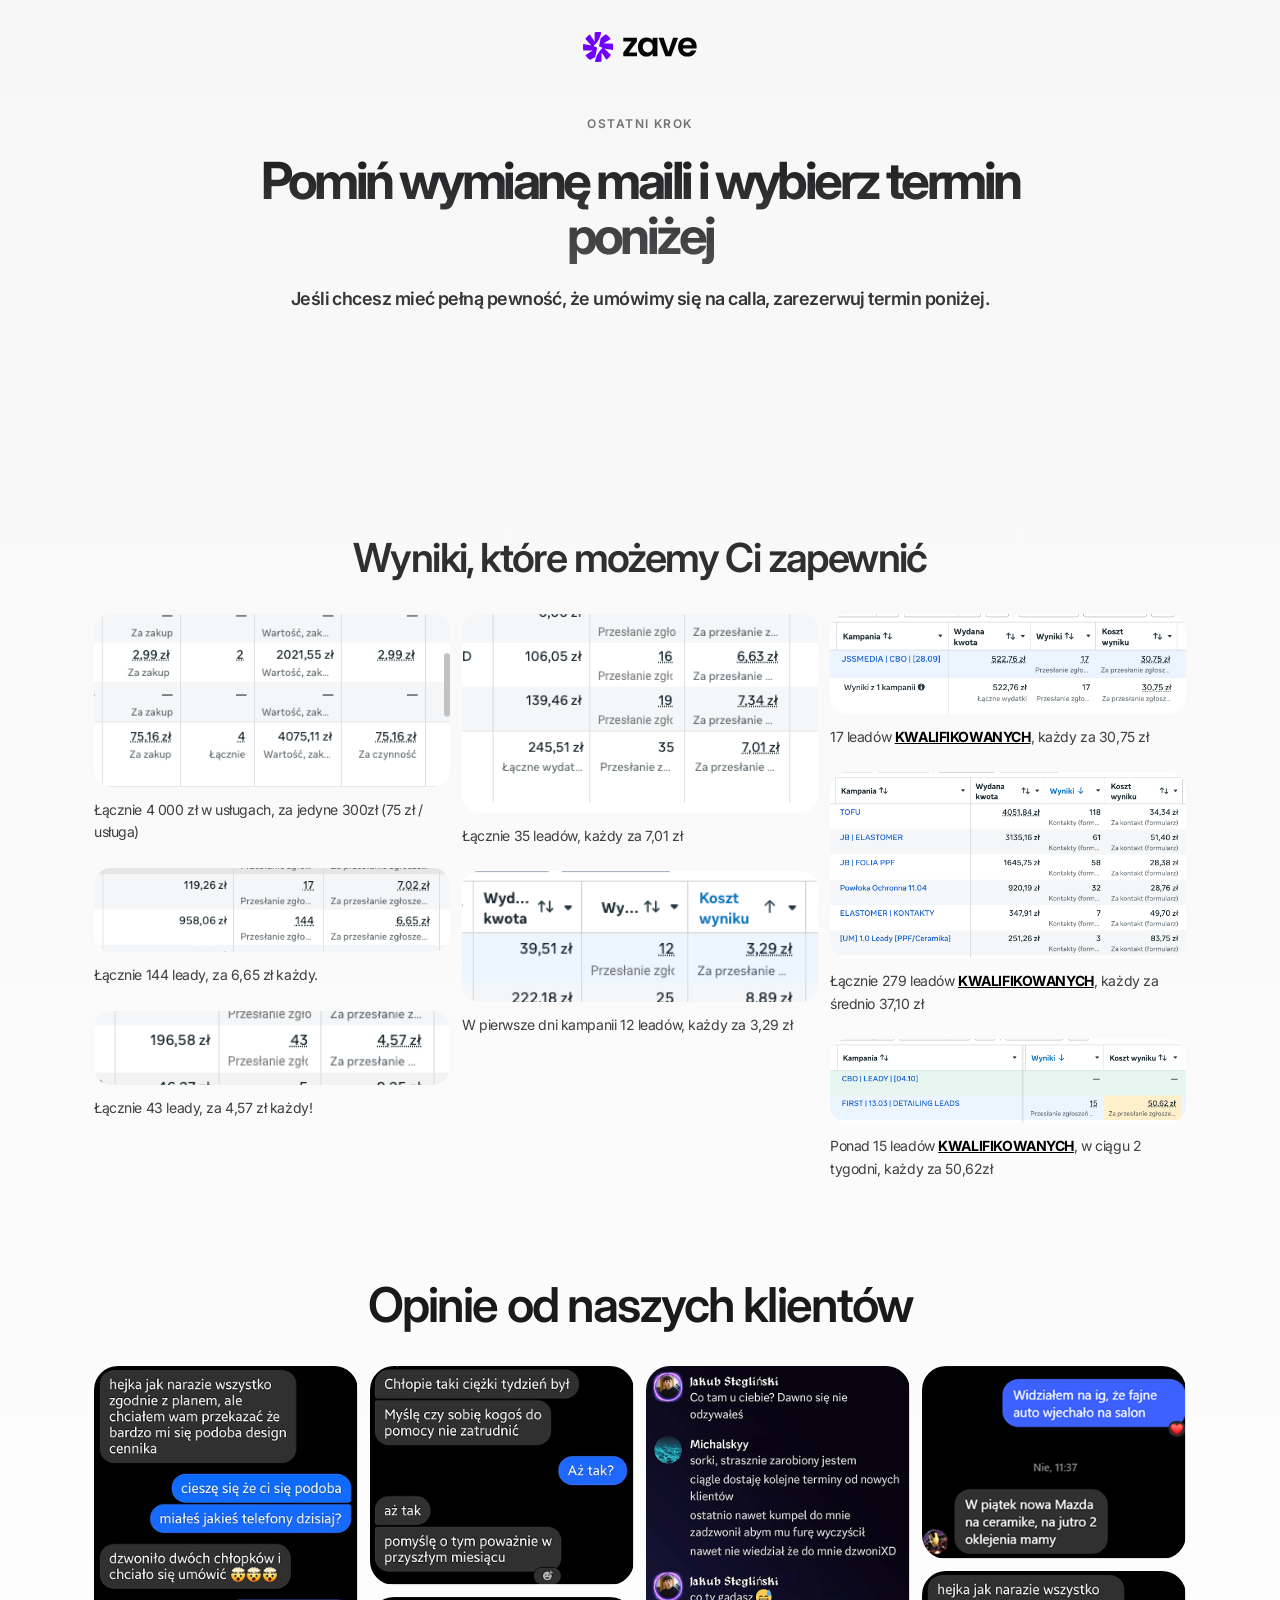
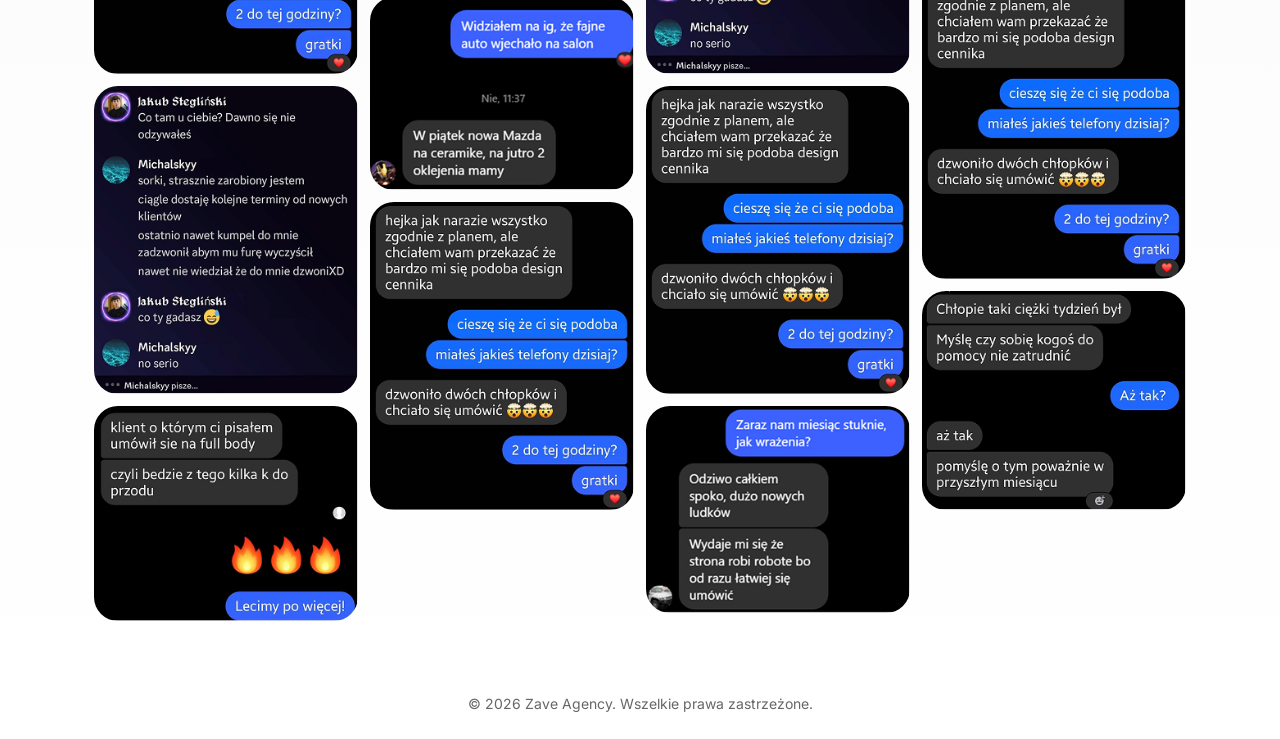
==== commit 5adaec13: "zmiany xd" ====
--- a/call.html
+++ b/call.html
@@ -4,6 +4,11 @@
     <meta charset="UTF-8">
     <meta name="viewport" content="width=device-width, initial-scale=1.0">
     <title>Weryfikacja aplikacji | Zave</title>
+    <link rel="icon" href="favicon/favicon.ico" sizes="any">
+    <link rel="icon" type="image/png" sizes="32x32" href="favicon/favicon-32x32.png">
+    <link rel="icon" type="image/png" sizes="16x16" href="favicon/favicon-16x16.png">
+    <link rel="apple-touch-icon" href="favicon/apple-touch-icon.png">
+    <link rel="manifest" href="favicon/site.webmanifest">
     <link rel="preconnect" href="https://fonts.googleapis.com">
     <link rel="preconnect" href="https://fonts.gstatic.com" crossorigin>
     <link href="https://fonts.googleapis.com/css2?family=Caveat:wght@500;600;700&family=Inter:wght@400;500;600;700;800&display=swap" rel="stylesheet">
@@ -18,8 +23,8 @@
 
     <main class="call-page">
         <section class="call-card">
-            <p class="thank-you-kicker">Weryfikacja aplikacji</p>
-            <h1>Twoja aplikacja jest obecnie weryfikowana.</h1>
+            <p class="thank-you-kicker">Ostatni krok</p>
+            <h1>Pomiń wymianę maili i wybierz termin poniżej</h1>
            
             <p class="call-description">
                 <strong>Jeśli chcesz mieć pełną pewność, że umówimy się na calla, zarezerwuj termin poniżej.</strong>
@@ -30,6 +35,75 @@
             <iframe src="https://api.leadconnectorhq.com/widget/booking/gOh8ZaF8X0kiihREM4Sx" allow="payment" style="width: 100%;border:none;overflow: hidden;" scrolling="no" id="o9YdykNppRWe5gXKv7YD_1791221259510"></iframe>
             <script src="https://link.msgsndr.com/js/form_embed.js" type="text/javascript"></script>
 
+        <section class="proofs-section" aria-label="Wyniki klientów">
+            <div class="proofs-container">
+                <h2 class="proofs-title">Wyniki, które możemy Ci zapewnić</h2>
+                <div class="proofs-grid">
+                    <figure class="proof-card">
+                        <img src="wyniki/proof1.png" alt="Wynik kampanii: 4 000 zł w usługach za 300 zł" class="proof-image">
+                        <figcaption class="proof-caption">Łącznie 4 000 zł w usługach, za jedyne 300zł (75 zł / usługa)</figcaption>
+                    </figure>
+                    <figure class="proof-card">
+                        <img src="wyniki/proof2.png" alt="Wynik kampanii: 144 leady po 6,65 zł" class="proof-image">
+                        <figcaption class="proof-caption">Łącznie 144 leady, za 6,65 zł każdy.</figcaption>
+                    </figure>
+                    <figure class="proof-card">
+                        <img src="wyniki/proof3.png" alt="Wynik kampanii: 43 leady po 4,57 zł" class="proof-image">
+                        <figcaption class="proof-caption">Łącznie 43 leady, za 4,57 zł każdy!</figcaption>
+                    </figure>
+                    <figure class="proof-card">
+                        <img src="wyniki/proof4.png" alt="Wynik kampanii: 35 leadów po 7,01 zł" class="proof-image">
+                        <figcaption class="proof-caption">Łącznie 35 leadów, każdy za 7,01 zł</figcaption>
+                    </figure>
+                    <figure class="proof-card">
+                        <img src="wyniki/proof5.png" alt="Wynik kampanii: 12 leadów po 3,29 zł" class="proof-image">
+                        <figcaption class="proof-caption">W pierwsze dni kampanii 12 leadów, każdy za 3,29 zł</figcaption>
+                    </figure>
+                    <figure class="proof-card">
+                        <img src="wyniki/proof6.png" alt="Wynik kampanii: 17 kwalifikowanych leadów po 30,75 zł" class="proof-image">
+                        <figcaption class="proof-caption">17 leadów <strong>KWALIFIKOWANYCH</strong>, każdy za 30,75 zł</figcaption>
+                    </figure>
+                    <figure class="proof-card">
+                        <img src="wyniki/proof7.png" alt="Wynik kampanii: 279 kwalifikowanych leadów po średnio 37,10 zł" class="proof-image">
+                        <figcaption class="proof-caption">Łącznie 279 leadów <strong>KWALIFIKOWANYCH</strong>, każdy za średnio 37,10 zł</figcaption>
+                    </figure>
+                    <figure class="proof-card">
+                        <img src="wyniki/proof8.png" alt="Wynik kampanii: ponad 15 kwalifikowanych leadów po 50,62 zł w ciągu 2 tygodni" class="proof-image">
+                        <figcaption class="proof-caption">Ponad 15 leadów <strong>KWALIFIKOWANYCH</strong>, w ciągu 2 tygodni, każdy za 50,62zł</figcaption>
+                    </figure>
+                </div>
+            </div>
+        </section>
+
+         <section class="opinions-section">
+        <div class="opinions-container">
+            <h2 class="opinions-title">Opinie od naszych klientów</h2>
+
+            <div class="opinions-grid">
+                <div class="opinion-column">
+                    <img src="opinie/o1.png" alt="Opinia 1" class="opinion-image">
+                    <img src="opinie/o5.png" alt="Opinia 5" class="opinion-image">
+                    <img src="opinie/o9.png" alt="Opinia 9" class="opinion-image">
+                </div>
+                <div class="opinion-column">
+                    <img src="opinie/o2.png" alt="Opinia 2" class="opinion-image">
+                    <img src="opinie/o6.png" alt="Opinia 6" class="opinion-image">
+                    <img src="opinie/o10.png" alt="Opinia 10" class="opinion-image">
+                </div>
+                <div class="opinion-column">
+                    <img src="opinie/o3.png" alt="Opinia 3" class="opinion-image">
+                    <img src="opinie/o7.png" alt="Opinia 7" class="opinion-image">
+                    <img src="opinie/o11.png" alt="Opinia 11" class="opinion-image">
+                </div>
+                <div class="opinion-column">
+                    <img src="opinie/o4.png" alt="Opinia 4" class="opinion-image">
+                    <img src="opinie/o8.png" alt="Opinia 8" class="opinion-image">
+                    <img src="opinie/o12.png" alt="Opinia 12" class="opinion-image">
+                </div>
+            </div>
+        </div>
+    </section>
+
     </main>
 
         <footer class="footer">
--- a/style.css
+++ b/style.css
@@ -3,6 +3,21 @@
     margin: 0;
     padding: 0;
     box-sizing: border-box;
+}
+
+    /* Ukrycie poziomego paska w iframe i wymuszenie responsywności */
+iframe[src*="leadconnectorhq"], 
+iframe[src*="gohighlevel"] {
+  width: 100% !important;
+  max-width: 100% !important;
+  overflow-x: hidden !important;
+}
+
+/* Jeśli formularz osadzony jest w kontenerze/popapie */
+.ghl-form-container, 
+#gohighlevel-form-wrapper {
+  max-width: 100% !important;
+  overflow-x: hidden !important;
 }
 
 body {
@@ -56,7 +71,7 @@
 
 /* Logo */
 .logo {
-    margin-bottom: 3rem;
+    margin-bottom: 2rem;
     height: 30px;
     width: auto;
     margin-top: 16px;
@@ -71,7 +86,6 @@
     -webkit-background-clip: text;
     -webkit-text-fill-color: transparent;
     background-clip: text;
-    margin-bottom: 0.35rem;
     letter-spacing: -0.06em;
     padding-bottom: 0.25em;
     line-height: 1.3;
@@ -143,8 +157,10 @@
     color: #fff;
     display: inline-flex;
     align-items: center;
-    background: linear-gradient(180deg, #913CFF 0%, #6F00FF 100%);
-    box-shadow: inset 0 -1px 6.9px rgba(0, 0, 0, 0.25), inset 0 -2px 15.2px rgba(0, 0, 0, 0.09);
+    background-image: url('number-box.svg');
+    background-size: auto 120%;
+    background-repeat: repeat-x;
+    background-position: center;
     padding: 8px 10px 19px 10px;
     white-space: nowrap;
     transition: none;
@@ -161,11 +177,19 @@
     font-weight: 400;
     color: #404143;
     max-width: 1000px;
+    margin-top: 0.5rem;
     margin-bottom: 2rem;
     line-height: 1.7;
     letter-spacing: -0.03em;
     padding-left: 16px;
     padding-right: 16px;
+}
+
+.info-vsl strong {
+        font-weight: 500;
+    color: #28282B;
+    text-decoration: underline;
+    letter-spacing: -0.03em;
 }
 
 .description strong {
@@ -203,8 +227,9 @@
     display: flex;
     align-items: center;
     gap: 0.75rem;
-    margin-top: 0.5rem;
+    margin-top: 0.9rem;
     margin-bottom: 4rem;
+    opacity: 75%;
 }
 
 .stars {
@@ -677,7 +702,16 @@
 
 }
 
+.proofs-section {
+    padding: 4rem 1.5rem;
+}
+
 .opinions-container {
+    max-width: 1420px;
+    margin: 0 auto;
+}
+
+.proofs-container {
     max-width: 1420px;
     margin: 0 auto;
 }
@@ -689,12 +723,53 @@
     margin-bottom: 2rem;
     letter-spacing: -0.04em;
     text-align: center;
+    line-height: 120%;
+}
+
+.proofs-title {
+    font-size: 3rem;
+    font-weight: 600;
+    color: #1a1a1a;
+    margin-bottom: 1.5rem;
+    letter-spacing: -0.04em;
+    text-align: center;
+}
+
+.call-page .proofs-title {
+    font-size: 40px;
+    opacity: 90%;
+}
+
+.call-page .opinions-section {
+    padding-bottom: 0.5rem !important;
+}
+
+.call-page .proofs-section {
+    padding: 4rem 1.5rem;
+    padding-bottom: 0.5rem !important;
 }
 
 .opinions-grid {
     display: grid;
     grid-template-columns: repeat(4, 1fr);
     gap: 12px;
+}
+
+.opinions-grid--three {
+    grid-template-columns: repeat(3, minmax(0, 1fr));
+}
+
+.proofs-grid {
+    display: block;
+    column-count: 3;
+    column-gap: 12px;
+}
+
+.proof-card {
+    display: inline-block;
+    width: 100%;
+    margin: 0 0 12px;
+    break-inside: avoid;
 }
 
 .opinion-column {
@@ -708,6 +783,38 @@
     height: auto;
     border-radius: 1.5rem;
     display: block;
+}
+
+.proof-image {
+    width: 100%;
+    height: auto;
+    border-radius: 1.1rem;
+    display: block;
+}
+
+.opinion-caption {
+    margin-top: 12px;
+    color: rgba(0, 0, 0, 0.75);
+    font-size: 14px;
+    letter-spacing: -0.03em;
+}
+
+.proof-caption {
+    margin-top: 12px;
+    margin-bottom: 12px;
+    color: rgba(0, 0, 0, 0.75);
+    font-size: 14px;
+    letter-spacing: -0.03em;
+}
+
+.opinion-caption strong {
+    color: #000;
+    text-decoration: underline;
+}
+
+.proof-caption strong {
+    color: #000;
+    text-decoration: underline;
 }
 
 /* Not For Section */
@@ -878,20 +985,22 @@
 /* Founder's Note Section */
 .founder-note-section {
     padding: 3rem 1.5rem;
+    margin-bottom: 32px;
 }
 
 .founder-note-card {
     position: relative;
-    max-width: 550px;
+    max-width: 650px;
     margin: 0 auto;
     padding: 48px 48px 0;
     overflow: hidden;
     border-radius: 20px;
     background: #F7F7F7;
+    margin-bottom: 32px;
 }
 
 .founder-note-eyebrow {
-    margin: 0 0 8px;
+    margin: 0 0 16px;
     color: rgba(4, 5, 7, 0.5);
     font-size: 12px;
     font-weight: 500;
@@ -909,6 +1018,7 @@
     font-weight: 600;
     letter-spacing: -0.07em;
     line-height: 1.2;
+    max-width: 70%;
 }
 
 .founder-note-copy {
@@ -975,6 +1085,105 @@
     height: 105%;
     object-fit: contain;
     object-position: right bottom;
+}
+
+.founder-note-section.founder-note-section--thank-you {
+    padding: 16px 0 0;
+}
+
+.founder-note-card--thank-you {
+    box-sizing: border-box;
+    width: min(900px, 100%);
+    max-width: 900px;
+    min-height: 300px;
+    padding: 40px 320px 28px 40px;
+    margin-bottom: 0;
+    margin-top: 40px;
+}
+
+.founder-note-card--thank-you .founder-note-title {
+    margin-bottom: 18px;
+    font-size: 30px;
+}
+
+.founder-note-card--thank-you .founder-note-copy {
+    gap: 0;
+}
+
+.founder-note-card--thank-you .founder-note-signoff {
+    min-height: 0;
+    padding: 0;
+    margin-top: 20px;
+}
+
+.founder-note-card--thank-you .founder-note-signature-block {
+    width: min(180px, 100%);
+    padding-bottom: 0;
+}
+
+.founder-note-card--thank-you .founder-note-photo {
+    width: 268px;
+    height: 100%;
+}
+
+.founder-note-card--thank-you .founder-note-image {
+    width: 100%;
+    height: 100%;
+}
+
+@media (max-width: 768px) {
+    .founder-note-card.founder-note-card--thank-you {
+        min-height: 280px;
+        padding: 28px 244px 26px 30px;
+    }
+
+    .founder-note-card--thank-you .founder-note-photo {
+        width: 228px;
+    }
+}
+
+@media (max-width: 520px) {
+    .founder-note-card.founder-note-card--thank-you {
+        min-height: 0;
+        padding: 28px 24px 0;
+    }
+
+    .founder-note-card--thank-you {
+        margin-top: 6px;
+    }
+
+    .founder-note-title {
+        width: 100%;
+        max-width: 100%;
+    }
+
+    .founder-note-card--thank-you .founder-note-title {
+        font-size: 28px;
+    }
+
+    .founder-note-card--thank-you .founder-note-signoff {
+        padding-right: 118px;
+        margin-top: 22px;
+    }
+
+    .founder-note-card--thank-you .founder-note-signature-block {
+        width: min(160px, 100%);
+    }
+
+    .founder-note-card--thank-you .founder-note-photo {
+        position: relative;
+        width: 100%;
+        height: auto;
+        padding: 0 32px;
+        margin: 24px auto 0;
+    }
+
+    .founder-note-card--thank-you .founder-note-image {
+        position: static;
+        width: 100%;
+        height: auto;
+        object-fit: contain;
+    }
 }
 
 @media (max-width: 768px) {
@@ -1078,6 +1287,16 @@
     display: flex;
     flex-direction: column;
     gap: 10px;
+}
+
+.faq-extra {
+    display: flex;
+    flex-direction: column;
+    gap: 10px;
+}
+
+.faq-extra[hidden] {
+    display: none;
 }
 
 .faq-item {
@@ -1146,6 +1365,35 @@
     margin: 0;
 }
 
+.faq-toggle {
+    display: block;
+    margin: 24px auto 0;
+    padding: 14px 24px;
+    border: 0;
+    border-radius: 9999px;
+    background: #040507;
+    color: #FFFFFF;
+    font-family: 'Inter', sans-serif;
+    font-size: 16px;
+    font-weight: 500;
+    white-space: nowrap;
+    cursor: pointer;
+    transition: background-color 0.2s ease, transform 0.2s ease;
+}
+
+.faq-toggle:hover {
+    background: #454545;
+}
+
+.faq-toggle:active {
+    transform: translateY(1px);
+}
+
+.faq-toggle:focus-visible {
+    outline: 2px solid #040507;
+    outline-offset: 3px;
+}
+
 /* CTA Section */
 .cta-section {
     padding: 4rem 1.5rem 3rem 1.5rem;
@@ -1173,7 +1421,7 @@
     margin-bottom: 1rem;
     letter-spacing: -7%;
     max-width: 800px;
-    line-height: 120%;
+    line-height: 110%;
 }
 
 .cta-description {
@@ -1182,7 +1430,7 @@
     color: rgba(255, 255, 255, 0.9);
     margin-bottom: 1.8rem;
     max-width: 700px;
-    line-height: 1.7;
+    line-height: 1.6;
 }
 
 .cta-features {
@@ -1293,6 +1541,8 @@
 .processv2-card {
     display: flex;
     flex-direction: column;
+    flex: 1 1 0;
+    min-width: 0;
     text-align: left;
     padding: 0 16px;
 }
@@ -1301,6 +1551,7 @@
     display: flex;
     flex-direction: column;
     gap: 24px;
+    min-width: 0;
 }
 
 .processv2-mobile-heading {
@@ -1356,6 +1607,7 @@
     gap: 6px;
     padding-left: 16px;
     padding-right: 16px;
+    min-width: 0;
 }
 
 .processv2-card-title {
@@ -1365,6 +1617,7 @@
     letter-spacing: -0.04em;
     color: #22202B;
     margin: 0;
+    overflow-wrap: anywhere;
 }
 
 .processv2-card-description {
@@ -1375,6 +1628,8 @@
     letter-spacing: -0.04em;
     color: rgba(34, 32, 43, 0.75);
     margin: 0;
+    max-width: 100%;
+    overflow-wrap: anywhere;
 }
 
 .processv2-image {
@@ -1576,8 +1831,14 @@
     .processv2-mobile-heading {
         display: flex;
         width: 100%;
+        min-width: 0;
         align-items: center;
         justify-content: space-between;
+    }
+
+    .processv2-mobile-heading .processv2-card-title {
+        min-width: 0;
+        flex: 1 1 auto;
     }
 
     .processv2-card-content > .processv2-badge,
@@ -1656,10 +1917,23 @@
         padding: 2rem 1.25rem;
     }
 
+    .proofs-section {
+        padding: 2rem 1.25rem;
+    }
+
     .opinions-title {
         font-size: 2rem;
         line-height: 1.1;
 
+    }
+
+    .proofs-title {
+        font-size: 2rem;
+        line-height: 1.1;
+    }
+
+    .call-page .proofs-title {
+        font-size: 2rem;
     }
 
     .opinions-grid {
@@ -1668,8 +1942,22 @@
         column-gap: 10px;
     }
 
+    .opinions-grid--three {
+        display: grid;
+        grid-template-columns: repeat(2, minmax(0, 1fr));
+    }
+
+    .proofs-grid {
+        display: block;
+        column-count: 1;
+    }
+
     .opinion-column {
         display: contents;
+    }
+
+    .opinions-grid--three .opinion-column {
+        display: flex;
     }
 
     .not-for-item {
@@ -1679,6 +1967,14 @@
     .opinion-image {
         margin-bottom: 10px;
         break-inside: avoid;
+    }
+
+    .proof-image {
+        border-radius: 0.8rem;
+    }
+
+    .opinions-grid--three .opinion-image {
+        margin-bottom: 0;
     }
 
     .not-for-icon {
@@ -2048,11 +2344,6 @@
     margin-bottom: 0.35rem;
 }
 
-.form-group.invalid .question-label,
-.form-group.invalid > label {
-    color: #d93025;
-}
-
 .question-label {
     font-size: 1rem;
     font-weight: 600;
@@ -2060,7 +2351,6 @@
 }
 
 .form-group input[type="text"],
-.form-group input[type="email"],
 .form-group input[type="tel"] {
     width: 100%;
     padding: 0.875rem 1rem;
@@ -2068,44 +2358,19 @@
     border-radius: 0.75rem;
     font-size: 1rem;
     font-family: 'Inter', sans-serif;
-    transition: border-color 0.2s ease, box-shadow 0.2s ease;
+    transition: border-color 0.2s ease;
 }
 
 .form-group input[type="text"]:focus,
-.form-group input[type="email"]:focus,
 .form-group input[type="tel"]:focus {
     outline: none;
     border-color: #6F00FF;
 }
 
-.form-group input.is-invalid,
-.radio-group.is-invalid {
-    border-color: #d93025;
-    box-shadow: 0 0 0 2px rgba(217, 48, 37, 0.12);
-}
-
-.form-group input.is-invalid {
-    animation: field-shake 0.25s ease-in-out 2;
-}
-
-@keyframes field-shake {
-    0%, 100% { transform: translateX(0); }
-    25% { transform: translateX(-3px); }
-    50% { transform: translateX(3px); }
-    75% { transform: translateX(-2px); }
-}
-
 .radio-group {
     display: flex;
     flex-direction: column;
-    border-radius: 12px;
-    transition: border-color 0.2s ease, box-shadow 0.2s ease, background 0.2s ease;
-}
-
-.radio-group.is-invalid {
-    border: 1px solid #d93025;
-    background: rgba(217, 48, 37, 0.02);
-    padding: 8px 10px;
+
 }
 
 .radio-label {
@@ -2114,10 +2379,6 @@
     gap: 0.5rem;
     cursor: pointer;
     padding: 0.25rem 0;
-}
-
-.radio-label.is-invalid span {
-    color: #d93025;
 }
 
 .radio-label input[type="radio"] {
@@ -2151,89 +2412,16 @@
     margin-top: 1rem;
 }
 
+.call-page .opinions-grid--three .opinion-image {
+    border-radius: 8px;
+}
+
 .popup-submit:hover {
     transform: scale(1.02) translateY(-1px);
     filter: brightness(1.1);
 }
 
-.thxpage-body {
-    margin: 0;
-    min-height: 100vh;
-    font-family: 'Inter', sans-serif;
-    background: linear-gradient(180deg, #f7f7f7 0%, #ffffff 100%);
-    color: #040507;
-}
-
-.thank-you-header {
-    display: flex;
-    justify-content: center;
-    padding: 32px 24px 0;
-}
-
-.thank-you-logo-link {
-    display: inline-flex;
-    align-items: center;
-    justify-content: center;
-}
-
-.thank-you-logo {
-    display: block;
-    width: auto;
-    height: 30px;
-}
-
-.thank-you-page {
-    min-height: calc(100vh - 82px);
-    display: flex;
-    align-items: center;
-    justify-content: center;
-    padding: 32px 20px 64px;
-}
-
-.thank-you-card {
-    width: min(760px, 100%);
-    text-align: center;
-    background: rgba(255, 255, 255, 0.8);
-    border: 1px solid rgba(4, 5, 7, 0.08);
-    border-radius: 24px;
-    padding: 56px 32px;
-    box-shadow: 0 20px 50px rgba(15, 15, 15, 0.06);
-}
-
-.thank-you-kicker {
-
-    padding-bottom: 20px;
-    font-size: 12px;
-    letter-spacing: 0.12em;
-    text-transform: uppercase;
-    color: rgba(4, 5, 7, 0.55);
-    font-weight: 600;
-}
-
-.thank-you-card h1 {
-    margin: 0;
-    font-size: clamp(2.25rem, 4vw, 4rem);
-    line-height: 1.08;
-    letter-spacing: -0.07em;
-    background: linear-gradient(180deg, rgba(4, 5, 7, 0.9) 0%, rgba(4, 5, 7, 0.7) 100%);
-    -webkit-background-clip: text;
-    background-clip: text;
-    color: transparent;
-}
-
-.thank-you-description {
-    max-width: 560px;
-    margin: 20px auto 0;
-    color: rgba(4, 5, 7, 0.72);
-    font-size: 1.125rem;
-    line-height: 1.7;
-    letter-spacing: -0.03em;
-}
-
-.thank-you-button {
-    margin-top: 28px;
-}
-
+.thxpage-body,
 .callpage-body {
     margin: 0;
     min-height: 100vh;
@@ -2242,6 +2430,24 @@
     color: #040507;
 }
 
+.thank-you-header {
+    display: flex;
+    justify-content: center;
+    padding: 32px 24px 0;
+}
+
+.thank-you-logo-link {
+    display: inline-flex;
+    align-items: center;
+    justify-content: center;
+}
+
+.thank-you-logo {
+    display: block;
+    width: auto;
+    height: 30px;
+}
+
 .call-page {
     max-width: 1180px;
     margin: 0 auto;
@@ -2250,7 +2456,7 @@
 
 .call-card {
     width: min(820px, 100%);
-    margin: 0 auto 0px;
+    margin: 0 auto 0;
     margin-bottom: -10px;
     text-align: center;
     background: transparent;
@@ -2258,6 +2464,15 @@
     border-radius: 0;
     padding: 20px 0 0;
     box-shadow: none;
+}
+
+.thank-you-kicker {
+    padding-bottom: 20px;
+    font-size: 12px;
+    letter-spacing: 0.12em;
+    text-transform: uppercase;
+    color: rgba(4, 5, 7, 0.55);
+    font-weight: 600;
 }
 
 .call-card h1 {
@@ -2319,6 +2534,10 @@
         border-left: 0;
     }
 
+    .call-card {
+        margin-bottom: 30px;
+    }
+
     .audience-card {
         padding: 0 48px;
     }
@@ -2354,10 +2573,6 @@
     .audience-column + .audience-column {
         border-left: none;
         border-top: none;
-    }
-
-    .call-card {
-        margin-bottom: 30px;
     }
 
     .audience-title {
@@ -2384,6 +2599,8 @@
     .image-lightbox.active {
         display: block !important;
     }
+
+
 
     .image-lightbox-overlay {
         position: absolute;
@@ -2502,8 +2719,8 @@
 
     .popup-title {
         font-size: 1.5rem;
-        padding: 2.5rem 1.5rem 0.6rem;
-        line-height: 130%;
+        padding: 3rem 1.5rem 0.6rem;
+        line-height: 120%;
     }
 
     .popup-subtitle {
@@ -2520,3 +2737,133 @@
         right: 1rem;
     }
 }
+
+.about-founder-section {
+    position: relative;
+    left: 50%;
+    display: grid;
+    grid-template-columns: minmax(0, 1.05fr) minmax(0, 0.95fr);
+    align-items: center;
+    gap: clamp(48px, 7vw, 112px);
+    width: min(1020px, calc(100vw - 48px));
+    margin: 64px 0 24px;
+    transform: translateX(-50%);
+}
+
+.about-founder-content {
+    min-width: 0;
+    padding: 24px 0;
+}
+
+.about-founder-eyebrow {
+    margin: 0 0 12px;
+    color: rgba(4, 5, 7, 0.55);
+    font-size: 14px;
+    font-weight: 600;
+}
+
+.about-founder-title {
+    margin: 0 0 20px;
+    background: linear-gradient(180deg, rgba(4, 5, 7, 0.9) 0%, rgba(4, 5, 7, 0.75) 100%);
+    -webkit-background-clip: text;
+    background-clip: text;
+    color: transparent;
+    font-size: 56px;
+    font-weight: 600;
+    line-height: 1.1;
+}
+
+.about-founder-description {
+    max-width: 640px;
+    margin: 0;
+    color: rgba(4, 5, 7, 0.75);
+    font-size: 18px;
+    line-height: 1.65;
+}
+
+.about-founder-points {
+    display: flex;
+    flex-direction: column;
+    gap: 18px;
+    padding: 0;
+    margin: 28px 0 32px;
+    list-style: none;
+}
+
+.about-founder-points li {
+    display: flex;
+    align-items: flex-start;
+    gap: 14px;
+    color: rgba(4, 5, 7, 0.8);
+    font-size: 18px;
+    line-height: 1.45;
+}
+
+.about-founder-points img {
+    width: 28px;
+    height: 28px;
+    flex: 0 0 28px;
+    object-fit: contain;
+}
+
+.about-founder-button {
+    text-align: center;
+}
+
+.about-founder-photo {
+    width: 100%;
+    max-width: 460px;
+    aspect-ratio: 3 / 4;
+    justify-self: center;
+    align-self: center;
+    overflow: hidden;
+    border-radius: 20px;
+}
+
+.about-founder-photo img {
+    display: block;
+    width: 100%;
+    height: 100%;
+    object-fit: cover;
+    object-position: center 22%;
+}
+
+@media (max-width: 900px) {
+    .about-founder-section {
+        grid-template-columns: minmax(0, 1fr);
+        gap: 32px;
+        max-width: 700px;
+        margin-top: 48px;
+    }
+
+    .about-founder-content {
+        padding: 0;
+    }
+}
+
+@media (max-width: 520px) {
+    .about-founder-section {
+        width: calc(100vw - 40px);
+        gap: 24px;
+        margin-top: 36px;
+    }
+
+    .about-founder-title {
+        font-size: 40px;
+    }
+
+    .about-founder-description,
+    .about-founder-points li {
+        font-size: 16px;
+    }
+
+    .about-founder-points {
+        gap: 14px;
+        margin: 24px 0 28px;
+    }
+
+    .about-founder-button {
+        width: 100%;
+        padding: 18px 24px;
+    }
+}
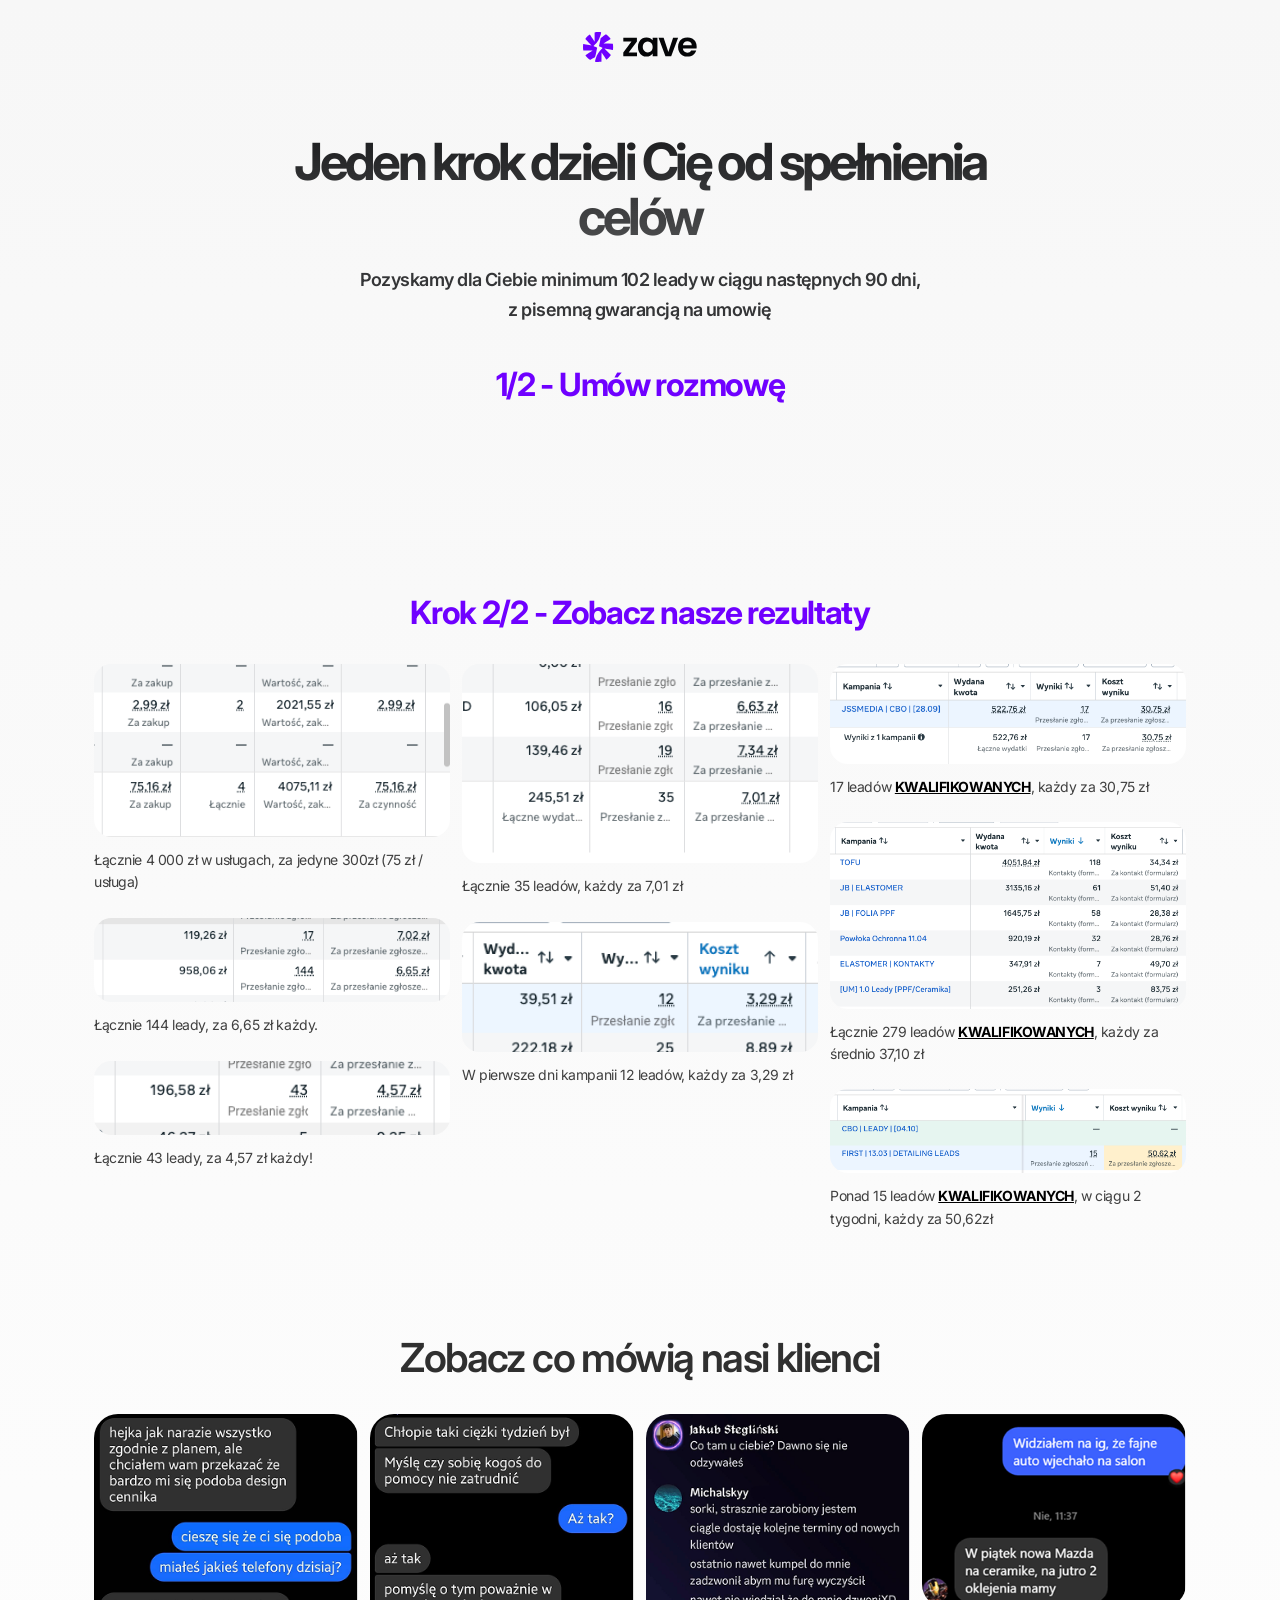
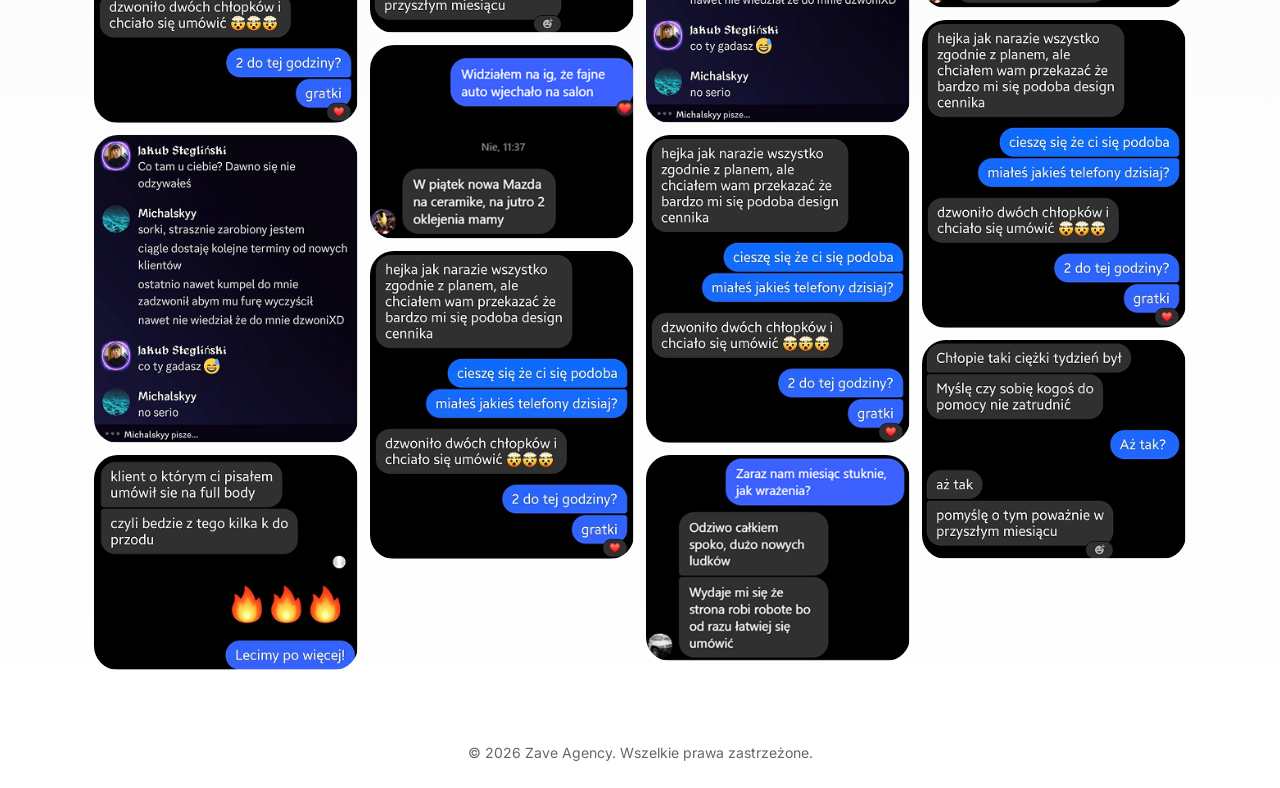
==== commit 36824d48: "duzo zmian xd" ====
--- a/call.html
+++ b/call.html
@@ -1,6 +1,20 @@
 <!DOCTYPE html>
 <html lang="pl">
 <head>
+    <!-- Meta Pixel Code -->
+    <script>
+    !function(f,b,e,v,n,t,s)
+    {if(f.fbq)return;n=f.fbq=function(){n.callMethod?
+    n.callMethod.apply(n,arguments):n.queue.push(arguments)};
+    if(!f._fbq)f._fbq=n;n.push=n;n.loaded=!0;n.version='2.0';
+    n.queue=[];t=b.createElement(e);t.async=!0;
+    t.src=v;s=b.getElementsByTagName(e)[0];
+    s.parentNode.insertBefore(t,s)}(window, document,'script',
+    'https://connect.facebook.net/en_US/fbevents.js');
+    fbq('init', '1458701175749577');
+    fbq('track', 'PageView');
+    </script>
+    <!-- End Meta Pixel Code -->
     <meta charset="UTF-8">
     <meta name="viewport" content="width=device-width, initial-scale=1.0">
     <title>Weryfikacja aplikacji | Zave</title>
@@ -15,6 +29,11 @@
     <link rel="stylesheet" href="style.css">
 </head>
 <body class="callpage-body">
+    <!-- Meta Pixel Code (noscript) -->
+    <noscript><img height="1" width="1" style="display:none"
+    src="https://www.facebook.com/tr?id=1458701175749577&ev=PageView&noscript=1"
+    /></noscript>
+    <!-- End Meta Pixel Code (noscript) -->
     <header class="thank-you-header">
         <a href="index.html" class="thank-you-logo-link" aria-label="Powrót na stronę główną">
             <img src="logo.svg" alt="Logo Zave" class="thank-you-logo">
@@ -23,21 +42,22 @@
 
     <main class="call-page">
         <section class="call-card">
-            <p class="thank-you-kicker">Ostatni krok</p>
-            <h1>Pomiń wymianę maili i wybierz termin poniżej</h1>
+            <p class="thank-you-kicker"></p>
+            <h1>Jeden krok dzieli Cię od spełnienia celów</h1>
            
             <p class="call-description">
-                <strong>Jeśli chcesz mieć pełną pewność, że umówimy się na calla, zarezerwuj termin poniżej.</strong>
+                <strong>Pozyskamy dla Ciebie minimum 102 leady w ciągu następnych 90 dni, <br> z pisemną gwarancją na umowię</strong>
             </p>
+
+            
         </section>
-
-
-            <iframe src="https://api.leadconnectorhq.com/widget/booking/gOh8ZaF8X0kiihREM4Sx" allow="payment" style="width: 100%;border:none;overflow: hidden;" scrolling="no" id="o9YdykNppRWe5gXKv7YD_1791221259510"></iframe>
-            <script src="https://link.msgsndr.com/js/form_embed.js" type="text/javascript"></script>
-
+        <div class="additionalsection">
+            <h2 class="opinions-title">1/2 - Umów rozmowę</h2>
+        </div>
+            <iframe src="https://api.leadconnectorhq.com/widget/booking/0M9zYAgxxG3RQ6JVU6Dn" allow="payment" style="width: 100%;border:none;overflow: hidden;" scrolling="no" id="o9YdykNppRWe5gXKv7YD_1791813081894"></iframe><br><script src="https://link.msgsndr.com/js/form_embed.js" type="text/javascript"></script>
         <section class="proofs-section" aria-label="Wyniki klientów">
             <div class="proofs-container">
-                <h2 class="proofs-title">Wyniki, które możemy Ci zapewnić</h2>
+                <h2 class="opinions-title">Krok 2/2 - Zobacz nasze rezultaty</h2>
                 <div class="proofs-grid">
                     <figure class="proof-card">
                         <img src="wyniki/proof1.png" alt="Wynik kampanii: 4 000 zł w usługach za 300 zł" class="proof-image">
@@ -77,7 +97,7 @@
 
          <section class="opinions-section">
         <div class="opinions-container">
-            <h2 class="opinions-title">Opinie od naszych klientów</h2>
+            <h2 class="proofs-title">Zobacz co mówią nasi klienci</h2>
 
             <div class="opinions-grid">
                 <div class="opinion-column">
--- a/style.css
+++ b/style.css
@@ -67,6 +67,10 @@
     z-index: 10;
 
 
+}
+
+.call-card h1 strong {
+    color: red !important;
 }
 
 /* Logo */
@@ -735,6 +739,18 @@
     text-align: center;
 }
 
+.additionalsection {
+    margin-top: 50px;
+    margin-bottom: -64px;
+}
+
+.call-page .opinions-title {
+
+    font-size: 32px;
+    font-weight: 700;
+    color: #6F00FF;
+}
+
 .call-page .proofs-title {
     font-size: 40px;
     opacity: 90%;
@@ -1072,7 +1088,7 @@
     position: absolute;
     right: 0;
     bottom: 0;
-    width: 286px;
+    width: 306px;
     height: 234px;
 }
 
@@ -1122,7 +1138,7 @@
 }
 
 .founder-note-card--thank-you .founder-note-photo {
-    width: 268px;
+    width: 308px;
     height: 100%;
 }
 
@@ -2037,6 +2053,15 @@
         padding: 3.5rem 1.25rem;
     }
 
+    .additionalsection {
+    margin-top: 50px;
+    margin-bottom: -8px;
+}
+
+.call-page .opinions-title  {
+    font-size: 140%;
+}
+
     .cta-box {
         padding: 40px 16px;
         border-radius: 20px;
